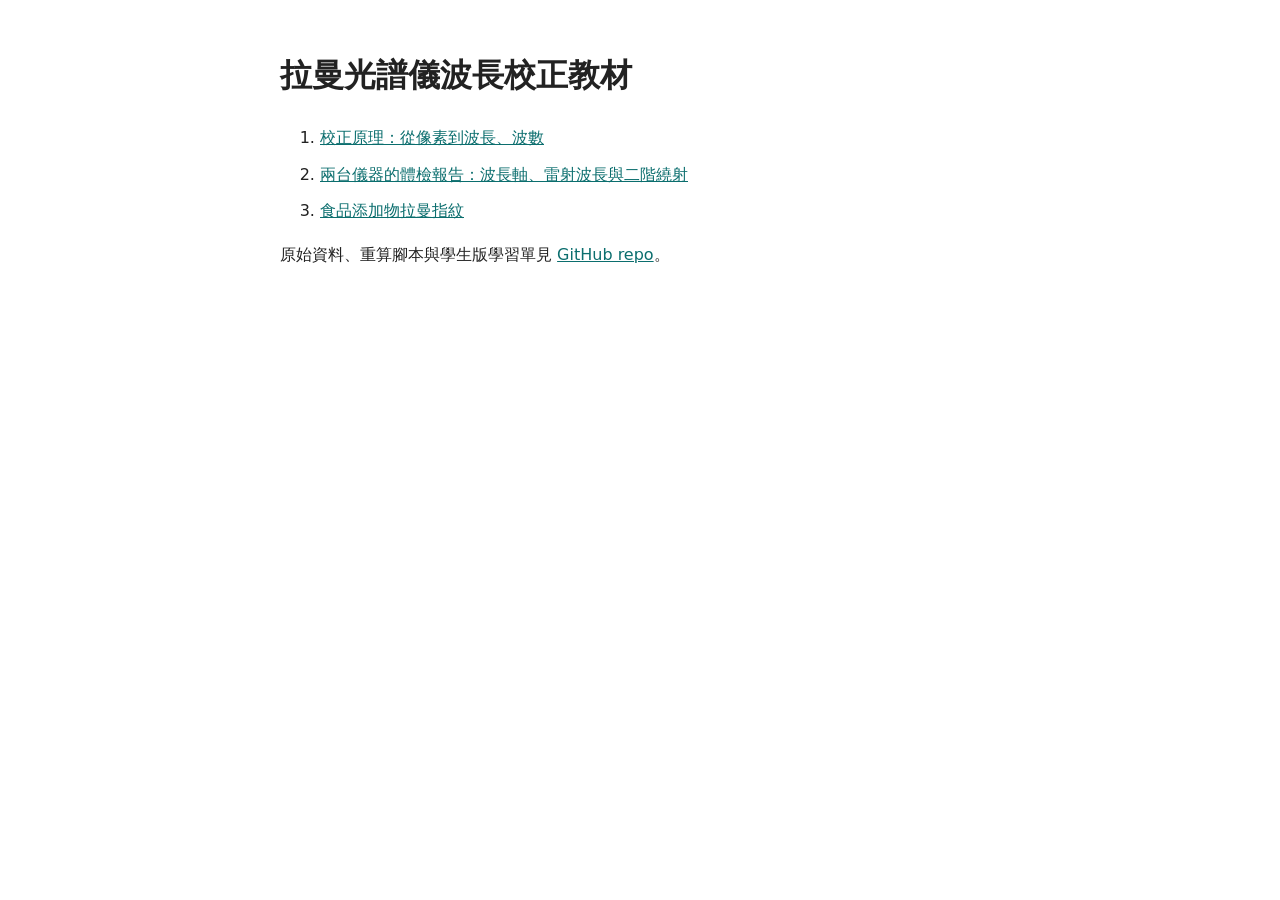
==== index.html @ 889b149f "拉曼校正教材：unit1b、tutorial、食品添加物 HTML 與原始資料、重算腳本、學生版學習單 Co-Authored-By: Claude Fable 5.1 <noreply@anthro" ====
<!doctype html><html lang="zh-Hant"><head><meta charset="utf-8"><meta name="viewport" content="width=device-width,initial-scale=1"><title>拉曼光譜儀波長校正教材</title>
<style>body{font-family:system-ui,"Noto Sans TC",sans-serif;max-width:720px;margin:3rem auto;padding:0 1rem;line-height:1.7;color:#222}a{color:#0b6e6e}li{margin:.6rem 0}</style></head>
<body><h1>拉曼光譜儀波長校正教材</h1>
<ol>
<li><a href="raman_calibration_tutorial.html">校正原理：從像素到波長、波數</a></li>
<li><a href="raman_calibration_unit1b.html">兩台儀器的體檢報告：波長軸、雷射波長與二階繞射</a></li>
<li><a href="raman_food_additives_tutorial.html">食品添加物拉曼指紋</a></li>
</ol>
<p>原始資料、重算腳本與學生版學習單見 <a href="https://github.com/Tai-ShengYeh/raman-calibration">GitHub repo</a>。</p>
</body></html>
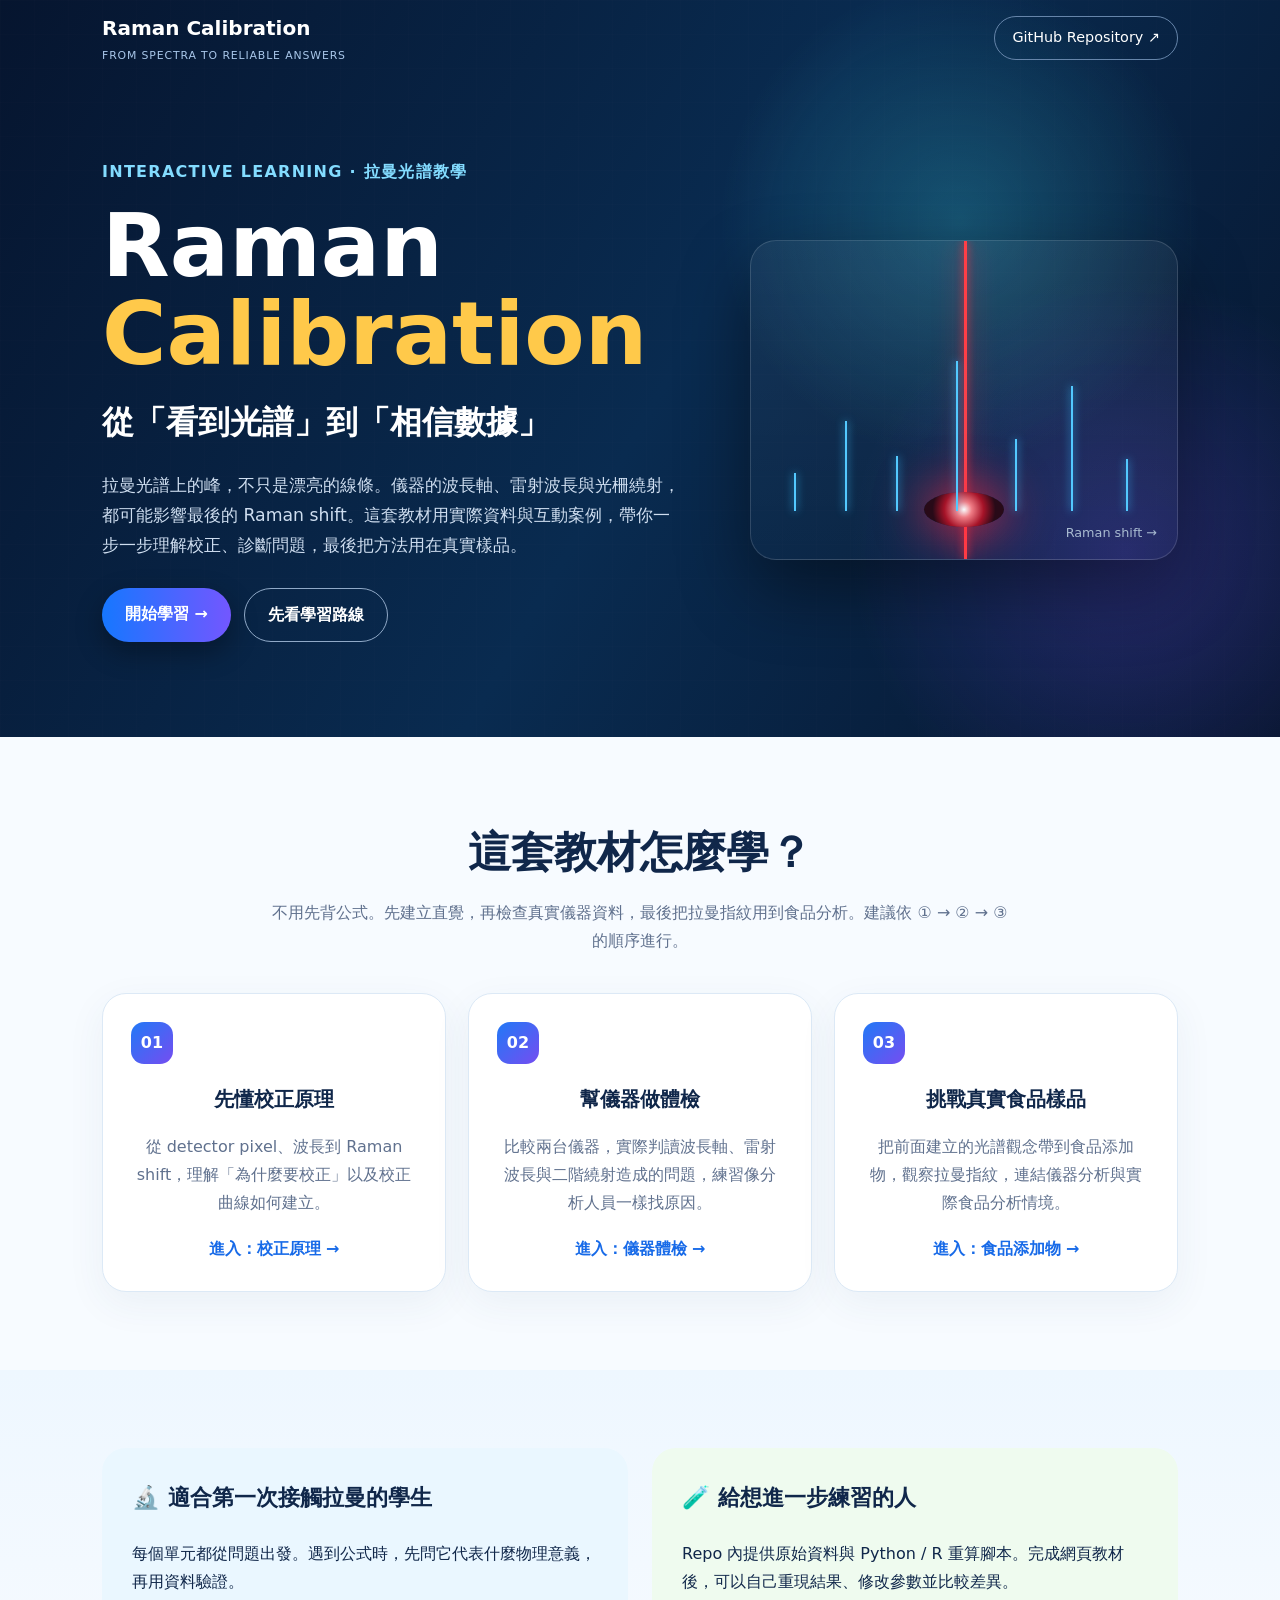
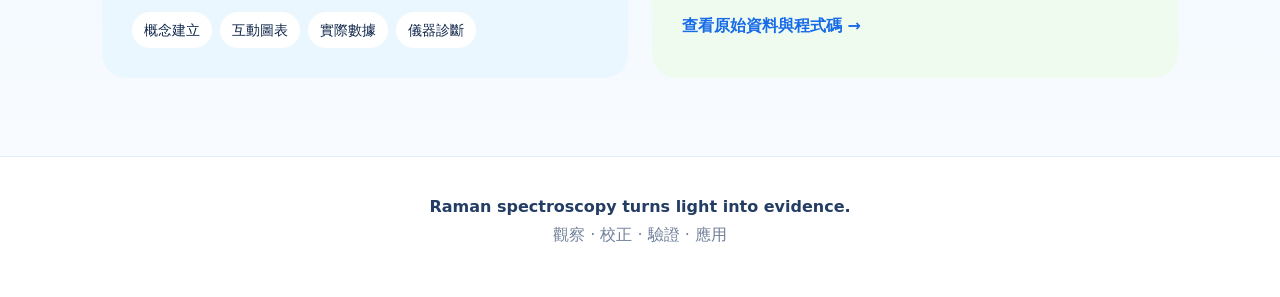
==== commit 71d71721: "Redesign homepage with guided Raman learning experience" ====
--- a/index.html
+++ b/index.html
@@ -1,10 +1,35 @@
-<!doctype html><html lang="zh-Hant"><head><meta charset="utf-8"><meta name="viewport" content="width=device-width,initial-scale=1"><title>拉曼光譜儀波長校正教材</title>
-<style>body{font-family:system-ui,"Noto Sans TC",sans-serif;max-width:720px;margin:3rem auto;padding:0 1rem;line-height:1.7;color:#222}a{color:#0b6e6e}li{margin:.6rem 0}</style></head>
-<body><h1>拉曼光譜儀波長校正教材</h1>
-<ol>
-<li><a href="raman_calibration_tutorial.html">校正原理：從像素到波長、波數</a></li>
-<li><a href="raman_calibration_unit1b.html">兩台儀器的體檢報告：波長軸、雷射波長與二階繞射</a></li>
-<li><a href="raman_food_additives_tutorial.html">食品添加物拉曼指紋</a></li>
-</ol>
-<p>原始資料、重算腳本與學生版學習單見 <a href="https://github.com/Tai-ShengYeh/raman-calibration">GitHub repo</a>。</p>
-</body></html>
+<!doctype html>
+<html lang="zh-Hant">
+<head>
+<meta charset="utf-8">
+<meta name="viewport" content="width=device-width,initial-scale=1">
+<meta name="description" content="拉曼光譜儀波長校正互動教材：從校正原理、儀器診斷到食品添加物拉曼指紋。">
+<title>Raman Calibration｜拉曼光譜儀波長校正教材</title>
+<style>
+:root{--navy:#071a38;--blue:#1d6ff2;--cyan:#39c7dc;--gold:#ffc94a;--ink:#10274a;--muted:#60718e;--paper:#f7fbff}
+*{box-sizing:border-box}html{scroll-behavior:smooth}body{margin:0;font-family:system-ui,-apple-system,"Noto Sans TC","Microsoft JhengHei",sans-serif;color:var(--ink);background:var(--paper);line-height:1.75}a{text-decoration:none;color:inherit}
+.hero{min-height:650px;color:#fff;position:relative;overflow:hidden;background:radial-gradient(circle at 75% 30%,rgba(57,199,220,.28),transparent 22%),radial-gradient(circle at 88% 75%,rgba(123,80,255,.25),transparent 22%),linear-gradient(120deg,#06152f 0%,#092b50 52%,#07162f 100%)}
+.hero:before{content:"";position:absolute;inset:0;opacity:.34;background-image:linear-gradient(rgba(255,255,255,.025) 1px,transparent 1px),linear-gradient(90deg,rgba(255,255,255,.025) 1px,transparent 1px);background-size:34px 34px}
+.nav,.hero-inner,.section{max-width:1120px;margin:auto}.nav{height:76px;display:flex;align-items:center;justify-content:space-between;position:relative;z-index:2;padding:0 22px}.brand{font-weight:850;font-size:1.25rem}.brand small{display:block;font-size:.68rem;font-weight:500;color:#a9c7ea;letter-spacing:.08em}.nav a.repo{border:1px solid #6685aa;border-radius:999px;padding:8px 17px;font-size:.9rem}
+.hero-inner{position:relative;z-index:1;padding:82px 22px 95px;display:grid;grid-template-columns:1.15fr .85fr;gap:70px;align-items:center}.eyebrow{color:#83dcff;font-weight:750;letter-spacing:.08em}.hero h1{font-size:clamp(3rem,7vw,5.5rem);line-height:1;margin:.18em 0}.hero h1 span{color:var(--gold)}.hero h2{font-size:clamp(1.25rem,2.5vw,2rem);margin:0 0 20px}.lead{font-size:1.08rem;color:#cfdef0;max-width:650px}.buttons{display:flex;gap:13px;flex-wrap:wrap;margin-top:28px}.btn{display:inline-block;border-radius:999px;padding:12px 23px;font-weight:750;background:linear-gradient(90deg,#1677ff,#7357ff);box-shadow:0 10px 28px #0005}.btn.alt{background:transparent;border:1px solid #90a9c7;box-shadow:none}
+.spectrum{height:320px;border:1px solid #ffffff25;border-radius:26px;background:linear-gradient(180deg,#ffffff0d,#ffffff04);position:relative;box-shadow:0 30px 70px #0006;overflow:hidden}.spectrum:after{content:"Raman shift  →";position:absolute;bottom:15px;right:20px;color:#a8bad0;font-size:.8rem}.laser{position:absolute;left:50%;top:0;width:3px;height:100%;background:#ff3e46;box-shadow:0 0 9px #ff3344,0 0 28px #ff3344}.sample{position:absolute;width:80px;height:35px;border-radius:50%;background:radial-gradient(circle,#fff,#ef7c85 18%,#a61328 45%,#280a18 72%);left:calc(50% - 40px);bottom:32px;box-shadow:0 0 50px #ff263d}.peak{position:absolute;bottom:48px;width:2px;background:#53c9ff;transform-origin:bottom;box-shadow:0 0 8px #36bfff}.p1{left:10%;height:38px}.p2{left:22%;height:90px}.p3{left:34%;height:55px}.p4{left:48%;height:150px}.p5{left:62%;height:72px}.p6{left:75%;height:125px}.p7{left:88%;height:52px}
+.section{padding:78px 22px}.center{text-align:center}.section h2{font-size:clamp(1.8rem,4vw,2.7rem);margin:0 0 8px}.sub{color:var(--muted);margin:0 auto 38px;max-width:750px}.cards{display:grid;grid-template-columns:repeat(3,1fr);gap:22px}.card{background:#fff;border:1px solid #dce9f6;border-radius:24px;padding:28px;box-shadow:0 12px 38px #284d7610;transition:.2s}.card:hover{transform:translateY(-5px);box-shadow:0 18px 45px #284d7620}.num{width:42px;height:42px;display:grid;place-items:center;border-radius:13px;color:#fff;font-weight:850;background:linear-gradient(135deg,#2179f6,#754df1);margin-bottom:18px}.card h3{margin:0 0 8px;font-size:1.25rem}.card p{color:var(--muted);min-height:86px}.go{font-weight:750;color:#176ae8}.path{background:linear-gradient(180deg,#eef7ff,#f8fbff)}
+.guide{display:grid;grid-template-columns:1fr 1fr;gap:24px}.panel{border-radius:24px;padding:30px;background:#eaf7ff}.panel:nth-child(2){background:#effbef}.panel h3{font-size:1.4rem;margin-top:0}.chips{display:flex;flex-wrap:wrap;gap:8px}.chip{background:#fff;border-radius:999px;padding:6px 12px;font-size:.88rem}.footer{text-align:center;padding:36px 20px 48px;color:#71809a;background:#fff;border-top:1px solid #e3edf7}.footer strong{color:#243d64}
+@media(max-width:780px){.hero-inner{grid-template-columns:1fr;padding-top:45px;gap:35px}.hero{min-height:auto}.spectrum{height:250px}.cards,.guide{grid-template-columns:1fr}.card p{min-height:0}.nav .repo{display:none}}
+</style>
+</head>
+<body>
+<header class="hero">
+<nav class="nav"><div class="brand">Raman Calibration<small>FROM SPECTRA TO RELIABLE ANSWERS</small></div><a class="repo" href="https://github.com/Tai-ShengYeh/raman-calibration">GitHub Repository ↗</a></nav>
+<div class="hero-inner">
+<div><div class="eyebrow">INTERACTIVE LEARNING · 拉曼光譜教學</div><h1>Raman <span>Calibration</span></h1><h2>從「看到光譜」到「相信數據」</h2><p class="lead">拉曼光譜上的峰，不只是漂亮的線條。儀器的波長軸、雷射波長與光柵繞射，都可能影響最後的 Raman shift。這套教材用實際資料與互動案例，帶你一步一步理解校正、診斷問題，最後把方法用在真實樣品。</p><div class="buttons"><a class="btn" href="#learn">開始學習 →</a><a class="btn alt" href="#route">先看學習路線</a></div></div>
+<div class="spectrum" aria-label="拉曼光譜與雷射示意圖"><div class="laser"></div><div class="sample"></div><i class="peak p1"></i><i class="peak p2"></i><i class="peak p3"></i><i class="peak p4"></i><i class="peak p5"></i><i class="peak p6"></i><i class="peak p7"></i></div>
+</div></header>
+<section class="section center" id="route"><h2>這套教材怎麼學？</h2><p class="sub">不用先背公式。先建立直覺，再檢查真實儀器資料，最後把拉曼指紋用到食品分析。建議依 ① → ② → ③ 的順序進行。</p><div class="cards" id="learn">
+<a class="card" href="raman_calibration_tutorial.html"><div class="num">01</div><h3>先懂校正原理</h3><p>從 detector pixel、波長到 Raman shift，理解「為什麼要校正」以及校正曲線如何建立。</p><span class="go">進入：校正原理 →</span></a>
+<a class="card" href="raman_calibration_unit1b.html"><div class="num">02</div><h3>幫儀器做體檢</h3><p>比較兩台儀器，實際判讀波長軸、雷射波長與二階繞射造成的問題，練習像分析人員一樣找原因。</p><span class="go">進入：儀器體檢 →</span></a>
+<a class="card" href="raman_food_additives_tutorial.html"><div class="num">03</div><h3>挑戰真實食品樣品</h3><p>把前面建立的光譜觀念帶到食品添加物，觀察拉曼指紋，連結儀器分析與實際食品分析情境。</p><span class="go">進入：食品添加物 →</span></a>
+</div></section>
+<section class="path"><div class="section"><div class="guide"><div class="panel"><h3>🔬 適合第一次接觸拉曼的學生</h3><p>每個單元都從問題出發。遇到公式時，先問它代表什麼物理意義，再用資料驗證。</p><div class="chips"><span class="chip">概念建立</span><span class="chip">互動圖表</span><span class="chip">實際數據</span><span class="chip">儀器診斷</span></div></div><div class="panel"><h3>🧪 給想進一步練習的人</h3><p>Repo 內提供原始資料與 Python / R 重算腳本。完成網頁教材後，可以自己重現結果、修改參數並比較差異。</p><a class="go" href="https://github.com/Tai-ShengYeh/raman-calibration">查看原始資料與程式碼 →</a></div></div></div></section>
+<footer class="footer"><strong>Raman spectroscopy turns light into evidence.</strong><br>觀察 · 校正 · 驗證 · 應用</footer>
+</body></html>
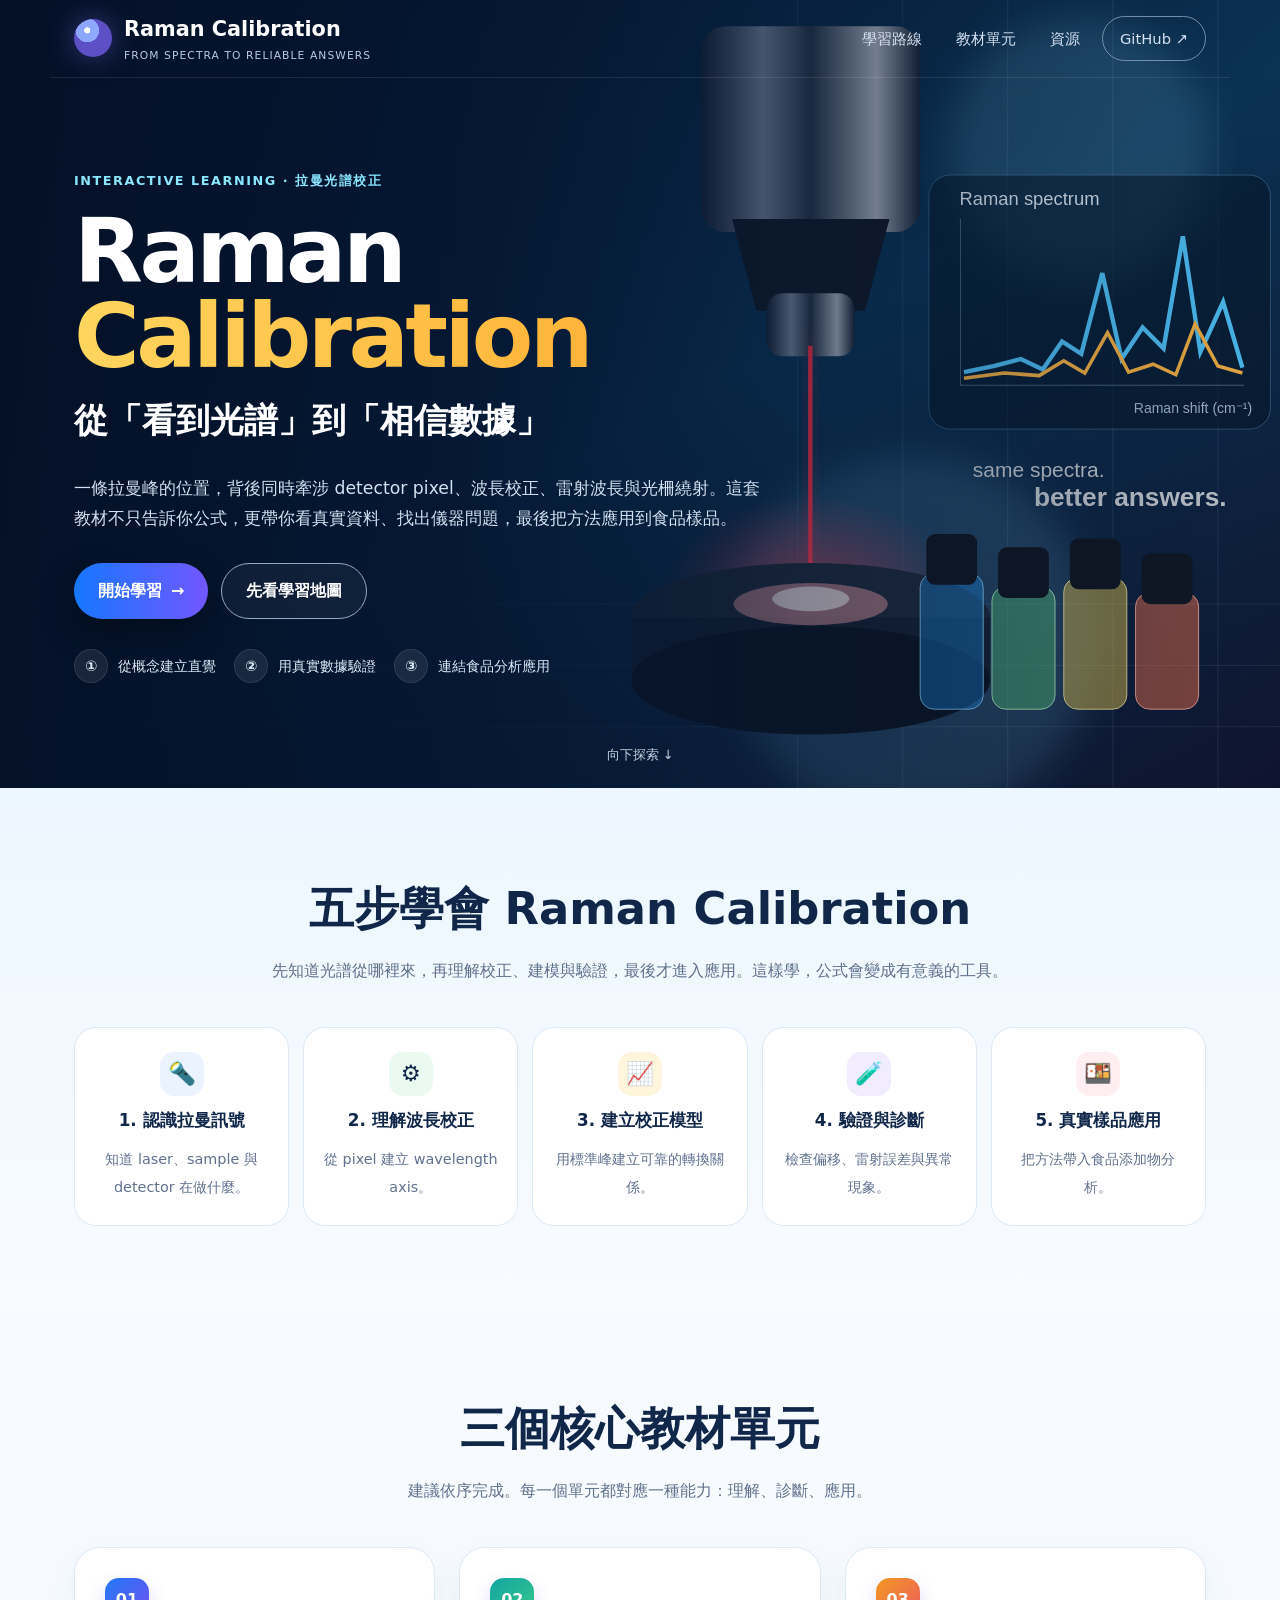
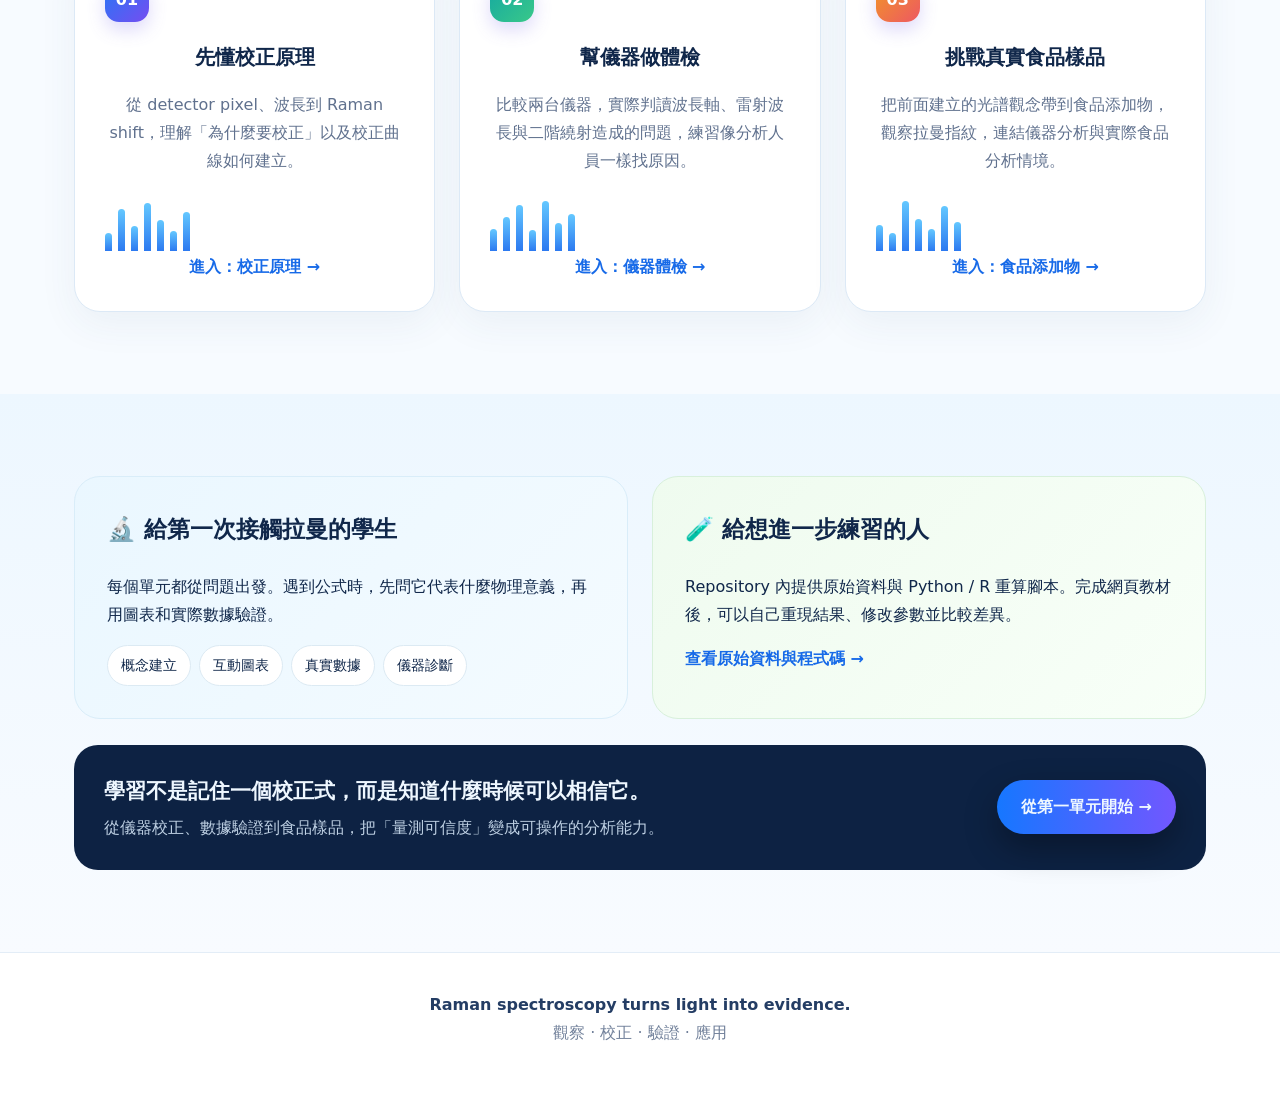
==== commit 381950f6: "Upgrade homepage with immersive visuals and interactions" ====
--- a/index.html
+++ b/index.html
@@ -6,30 +6,38 @@
 <meta name="description" content="拉曼光譜儀波長校正互動教材：從校正原理、儀器診斷到食品添加物拉曼指紋。">
 <title>Raman Calibration｜拉曼光譜儀波長校正教材</title>
 <style>
-:root{--navy:#071a38;--blue:#1d6ff2;--cyan:#39c7dc;--gold:#ffc94a;--ink:#10274a;--muted:#60718e;--paper:#f7fbff}
+:root{--navy:#071a38;--blue:#1d6ff2;--cyan:#39c7dc;--gold:#ffc94a;--ink:#10274a;--muted:#60718e;--paper:#f7fbff;--green:#31b978;--purple:#7857f6}
 *{box-sizing:border-box}html{scroll-behavior:smooth}body{margin:0;font-family:system-ui,-apple-system,"Noto Sans TC","Microsoft JhengHei",sans-serif;color:var(--ink);background:var(--paper);line-height:1.75}a{text-decoration:none;color:inherit}
-.hero{min-height:650px;color:#fff;position:relative;overflow:hidden;background:radial-gradient(circle at 75% 30%,rgba(57,199,220,.28),transparent 22%),radial-gradient(circle at 88% 75%,rgba(123,80,255,.25),transparent 22%),linear-gradient(120deg,#06152f 0%,#092b50 52%,#07162f 100%)}
-.hero:before{content:"";position:absolute;inset:0;opacity:.34;background-image:linear-gradient(rgba(255,255,255,.025) 1px,transparent 1px),linear-gradient(90deg,rgba(255,255,255,.025) 1px,transparent 1px);background-size:34px 34px}
-.nav,.hero-inner,.section{max-width:1120px;margin:auto}.nav{height:76px;display:flex;align-items:center;justify-content:space-between;position:relative;z-index:2;padding:0 22px}.brand{font-weight:850;font-size:1.25rem}.brand small{display:block;font-size:.68rem;font-weight:500;color:#a9c7ea;letter-spacing:.08em}.nav a.repo{border:1px solid #6685aa;border-radius:999px;padding:8px 17px;font-size:.9rem}
-.hero-inner{position:relative;z-index:1;padding:82px 22px 95px;display:grid;grid-template-columns:1.15fr .85fr;gap:70px;align-items:center}.eyebrow{color:#83dcff;font-weight:750;letter-spacing:.08em}.hero h1{font-size:clamp(3rem,7vw,5.5rem);line-height:1;margin:.18em 0}.hero h1 span{color:var(--gold)}.hero h2{font-size:clamp(1.25rem,2.5vw,2rem);margin:0 0 20px}.lead{font-size:1.08rem;color:#cfdef0;max-width:650px}.buttons{display:flex;gap:13px;flex-wrap:wrap;margin-top:28px}.btn{display:inline-block;border-radius:999px;padding:12px 23px;font-weight:750;background:linear-gradient(90deg,#1677ff,#7357ff);box-shadow:0 10px 28px #0005}.btn.alt{background:transparent;border:1px solid #90a9c7;box-shadow:none}
-.spectrum{height:320px;border:1px solid #ffffff25;border-radius:26px;background:linear-gradient(180deg,#ffffff0d,#ffffff04);position:relative;box-shadow:0 30px 70px #0006;overflow:hidden}.spectrum:after{content:"Raman shift  →";position:absolute;bottom:15px;right:20px;color:#a8bad0;font-size:.8rem}.laser{position:absolute;left:50%;top:0;width:3px;height:100%;background:#ff3e46;box-shadow:0 0 9px #ff3344,0 0 28px #ff3344}.sample{position:absolute;width:80px;height:35px;border-radius:50%;background:radial-gradient(circle,#fff,#ef7c85 18%,#a61328 45%,#280a18 72%);left:calc(50% - 40px);bottom:32px;box-shadow:0 0 50px #ff263d}.peak{position:absolute;bottom:48px;width:2px;background:#53c9ff;transform-origin:bottom;box-shadow:0 0 8px #36bfff}.p1{left:10%;height:38px}.p2{left:22%;height:90px}.p3{left:34%;height:55px}.p4{left:48%;height:150px}.p5{left:62%;height:72px}.p6{left:75%;height:125px}.p7{left:88%;height:52px}
-.section{padding:78px 22px}.center{text-align:center}.section h2{font-size:clamp(1.8rem,4vw,2.7rem);margin:0 0 8px}.sub{color:var(--muted);margin:0 auto 38px;max-width:750px}.cards{display:grid;grid-template-columns:repeat(3,1fr);gap:22px}.card{background:#fff;border:1px solid #dce9f6;border-radius:24px;padding:28px;box-shadow:0 12px 38px #284d7610;transition:.2s}.card:hover{transform:translateY(-5px);box-shadow:0 18px 45px #284d7620}.num{width:42px;height:42px;display:grid;place-items:center;border-radius:13px;color:#fff;font-weight:850;background:linear-gradient(135deg,#2179f6,#754df1);margin-bottom:18px}.card h3{margin:0 0 8px;font-size:1.25rem}.card p{color:var(--muted);min-height:86px}.go{font-weight:750;color:#176ae8}.path{background:linear-gradient(180deg,#eef7ff,#f8fbff)}
-.guide{display:grid;grid-template-columns:1fr 1fr;gap:24px}.panel{border-radius:24px;padding:30px;background:#eaf7ff}.panel:nth-child(2){background:#effbef}.panel h3{font-size:1.4rem;margin-top:0}.chips{display:flex;flex-wrap:wrap;gap:8px}.chip{background:#fff;border-radius:999px;padding:6px 12px;font-size:.88rem}.footer{text-align:center;padding:36px 20px 48px;color:#71809a;background:#fff;border-top:1px solid #e3edf7}.footer strong{color:#243d64}
-@media(max-width:780px){.hero-inner{grid-template-columns:1fr;padding-top:45px;gap:35px}.hero{min-height:auto}.spectrum{height:250px}.cards,.guide{grid-template-columns:1fr}.card p{min-height:0}.nav .repo{display:none}}
+.hero{min-height:720px;color:#fff;position:relative;overflow:hidden;background:#07152f url('assets/raman-hero.svg') center/cover no-repeat}.hero:after{content:"";position:absolute;inset:0;background:linear-gradient(90deg,rgba(4,16,38,.96) 0%,rgba(4,20,46,.89) 34%,rgba(4,20,46,.40) 62%,rgba(4,15,33,.10) 100%)}
+.nav,.hero-inner,.section{max-width:1180px;margin:auto}.nav{height:78px;display:flex;align-items:center;justify-content:space-between;position:relative;z-index:3;padding:0 24px;border-bottom:1px solid #ffffff18}.brand{font-weight:900;font-size:1.3rem;display:flex;align-items:center;gap:12px}.logo{width:38px;height:38px;border-radius:50%;background:radial-gradient(circle at 35% 30%,#fff 0 8%,#8ea8ff 9% 32%,#5d4fc5 33% 100%);box-shadow:0 0 28px #8374ff66}.brand small{display:block;font-size:.67rem;font-weight:500;color:#b5cbea;letter-spacing:.1em}.navlinks{display:flex;gap:10px;align-items:center}.navlinks a{padding:8px 12px;border-radius:10px;color:#d6e2f2;font-size:.92rem}.navlinks a:hover{background:#ffffff12}.nav a.repo{border:1px solid #728dad;border-radius:999px;padding:9px 17px}
+.hero-inner{position:relative;z-index:2;padding:92px 24px 105px;display:grid;grid-template-columns:minmax(0,700px) 1fr;align-items:center}.eyebrow{color:#89e7ff;font-weight:800;letter-spacing:.12em;font-size:.8rem}.hero h1{font-size:clamp(3.4rem,7vw,6.3rem);line-height:.95;margin:.18em 0 .15em;letter-spacing:-.04em}.hero h1 span{background:linear-gradient(90deg,#ffd55f,#ffb43a);-webkit-background-clip:text;color:transparent}.hero h2{font-size:clamp(1.35rem,2.7vw,2.1rem);margin:0 0 22px}.lead{font-size:1.08rem;color:#d2e0f0;max-width:700px}.buttons{display:flex;gap:13px;flex-wrap:wrap;margin-top:30px}.btn{display:inline-flex;align-items:center;gap:9px;border-radius:999px;padding:13px 24px;font-weight:800;background:linear-gradient(90deg,#1677ff,#7257ff);box-shadow:0 14px 34px #0005;transition:.2s}.btn:hover{transform:translateY(-2px);filter:brightness(1.08)}.btn.alt{background:#ffffff0b;border:1px solid #93aac5;box-shadow:none}.microfacts{display:flex;gap:18px;flex-wrap:wrap;margin-top:30px}.fact{display:flex;align-items:center;gap:10px;color:#dbe9f6;font-size:.9rem}.fact b{width:34px;height:34px;display:grid;place-items:center;border-radius:50%;background:#ffffff15;border:1px solid #ffffff18}
+.scrollhint{position:absolute;z-index:3;bottom:22px;left:50%;transform:translateX(-50%);font-size:.8rem;color:#c4d0df;animation:float 1.8s ease-in-out infinite}@keyframes float{50%{transform:translate(-50%,6px)}}
+.section{padding:82px 24px}.center{text-align:center}.section h2{font-size:clamp(1.9rem,4vw,2.8rem);margin:0 0 8px}.sub{color:var(--muted);margin:0 auto 42px;max-width:760px}.cards{display:grid;grid-template-columns:repeat(3,1fr);gap:24px}.card{position:relative;overflow:hidden;background:#fff;border:1px solid #dce9f6;border-radius:26px;padding:30px;box-shadow:0 12px 38px #284d7610;transition:.25s}.card:before{content:"";position:absolute;inset:0;background:linear-gradient(135deg,#1677ff08,#7657ff08);opacity:0;transition:.25s}.card:hover{transform:translateY(-7px);box-shadow:0 22px 58px #284d7628}.card:hover:before{opacity:1}.num{position:relative;width:44px;height:44px;display:grid;place-items:center;border-radius:14px;color:#fff;font-weight:900;background:linear-gradient(135deg,#2179f6,#754df1);margin-bottom:18px;box-shadow:0 8px 18px #6c5be83a}.card:nth-child(2) .num{background:linear-gradient(135deg,#12a6a3,#39c889)}.card:nth-child(3) .num{background:linear-gradient(135deg,#f29a22,#ed5863)}.card h3{position:relative;margin:0 0 8px;font-size:1.28rem}.card p{position:relative;color:var(--muted);min-height:90px}.go{position:relative;font-weight:800;color:#176ae8}.mini-spectrum{height:52px;display:flex;align-items:end;gap:6px;margin:18px 0 2px}.mini-spectrum i{width:7px;border-radius:5px 5px 0 0;background:linear-gradient(#64c8ff,#2c79f0);transition:.25s}.card:hover .mini-spectrum i:nth-child(odd){transform:scaleY(1.22)}.card:hover .mini-spectrum i:nth-child(even){transform:scaleY(.82)}
+.route{background:linear-gradient(180deg,#edf7ff,#f8fbff)}.steps{display:grid;grid-template-columns:repeat(5,1fr);gap:14px}.step{padding:24px 16px;border-radius:22px;background:white;border:1px solid #dbeaf6}.step strong{display:block;font-size:1.05rem;margin:10px 0}.step span{color:var(--muted);font-size:.9rem}.icon{width:44px;height:44px;display:grid;place-items:center;margin:auto;border-radius:14px;background:#eaf3ff;font-size:1.4rem}.step:nth-child(2) .icon{background:#eafaf0}.step:nth-child(3) .icon{background:#fff5dd}.step:nth-child(4) .icon{background:#f1edff}.step:nth-child(5) .icon{background:#ffeef1}
+.guide{display:grid;grid-template-columns:1fr 1fr;gap:24px}.panel{border-radius:26px;padding:32px;background:linear-gradient(135deg,#eaf7ff,#f4fbff);border:1px solid #d9edf9}.panel:nth-child(2){background:linear-gradient(135deg,#effbef,#f8fff8);border-color:#d8f0db}.panel h3{font-size:1.45rem;margin-top:0}.chips{display:flex;flex-wrap:wrap;gap:8px}.chip{background:#fff;border:1px solid #dceaf3;border-radius:999px;padding:7px 13px;font-size:.88rem}
+.callout{margin-top:26px;border-radius:24px;padding:28px 30px;background:#0d2243;color:#eef7ff;display:flex;align-items:center;justify-content:space-between;gap:24px}.callout strong{font-size:1.3rem}.callout p{margin:.3rem 0 0;color:#bed0e3}.callout .btn{white-space:nowrap}
+.footer{text-align:center;padding:38px 20px 50px;color:#71809a;background:#fff;border-top:1px solid #e3edf7}.footer strong{color:#243d64}
+.reveal{opacity:0;transform:translateY(18px);transition:opacity .65s ease,transform .65s ease}.reveal.show{opacity:1;transform:none}
+@media(max-width:900px){.steps{grid-template-columns:repeat(2,1fr)}.steps .step:last-child{grid-column:1/-1}.navlinks a:not(.repo){display:none}}
+@media(max-width:780px){.hero-inner{grid-template-columns:1fr;padding-top:58px}.hero{min-height:720px;background-position:62% center}.hero:after{background:linear-gradient(90deg,rgba(4,16,38,.96),rgba(4,20,46,.75))}.cards,.guide{grid-template-columns:1fr}.card p{min-height:0}.callout{align-items:flex-start;flex-direction:column}.microfacts{gap:10px}.nav a.repo{display:none}}
+@media(max-width:520px){.steps{grid-template-columns:1fr}.steps .step:last-child{grid-column:auto}.hero h1{font-size:3.2rem}.section{padding:62px 18px}.nav,.hero-inner{padding-left:18px;padding-right:18px}}
+@media(prefers-reduced-motion:reduce){*{scroll-behavior:auto!important;animation:none!important;transition:none!important}.reveal{opacity:1;transform:none}}
 </style>
 </head>
 <body>
 <header class="hero">
-<nav class="nav"><div class="brand">Raman Calibration<small>FROM SPECTRA TO RELIABLE ANSWERS</small></div><a class="repo" href="https://github.com/Tai-ShengYeh/raman-calibration">GitHub Repository ↗</a></nav>
-<div class="hero-inner">
-<div><div class="eyebrow">INTERACTIVE LEARNING · 拉曼光譜教學</div><h1>Raman <span>Calibration</span></h1><h2>從「看到光譜」到「相信數據」</h2><p class="lead">拉曼光譜上的峰，不只是漂亮的線條。儀器的波長軸、雷射波長與光柵繞射，都可能影響最後的 Raman shift。這套教材用實際資料與互動案例，帶你一步一步理解校正、診斷問題，最後把方法用在真實樣品。</p><div class="buttons"><a class="btn" href="#learn">開始學習 →</a><a class="btn alt" href="#route">先看學習路線</a></div></div>
-<div class="spectrum" aria-label="拉曼光譜與雷射示意圖"><div class="laser"></div><div class="sample"></div><i class="peak p1"></i><i class="peak p2"></i><i class="peak p3"></i><i class="peak p4"></i><i class="peak p5"></i><i class="peak p6"></i><i class="peak p7"></i></div>
-</div></header>
-<section class="section center" id="route"><h2>這套教材怎麼學？</h2><p class="sub">不用先背公式。先建立直覺，再檢查真實儀器資料，最後把拉曼指紋用到食品分析。建議依 ① → ② → ③ 的順序進行。</p><div class="cards" id="learn">
-<a class="card" href="raman_calibration_tutorial.html"><div class="num">01</div><h3>先懂校正原理</h3><p>從 detector pixel、波長到 Raman shift，理解「為什麼要校正」以及校正曲線如何建立。</p><span class="go">進入：校正原理 →</span></a>
-<a class="card" href="raman_calibration_unit1b.html"><div class="num">02</div><h3>幫儀器做體檢</h3><p>比較兩台儀器，實際判讀波長軸、雷射波長與二階繞射造成的問題，練習像分析人員一樣找原因。</p><span class="go">進入：儀器體檢 →</span></a>
-<a class="card" href="raman_food_additives_tutorial.html"><div class="num">03</div><h3>挑戰真實食品樣品</h3><p>把前面建立的光譜觀念帶到食品添加物，觀察拉曼指紋，連結儀器分析與實際食品分析情境。</p><span class="go">進入：食品添加物 →</span></a>
+<nav class="nav"><div class="brand"><span class="logo" aria-hidden="true"></span><span>Raman Calibration<small>FROM SPECTRA TO RELIABLE ANSWERS</small></span></div><div class="navlinks"><a href="#route">學習路線</a><a href="#learn">教材單元</a><a href="#resources">資源</a><a class="repo" href="https://github.com/Tai-ShengYeh/raman-calibration">GitHub ↗</a></div></nav>
+<div class="hero-inner"><div><div class="eyebrow">INTERACTIVE LEARNING · 拉曼光譜校正</div><h1>Raman <span>Calibration</span></h1><h2>從「看到光譜」到「相信數據」</h2><p class="lead">一條拉曼峰的位置，背後同時牽涉 detector pixel、波長校正、雷射波長與光柵繞射。這套教材不只告訴你公式，更帶你看真實資料、找出儀器問題，最後把方法應用到食品樣品。</p><div class="buttons"><a class="btn" href="#learn">開始學習 <span>→</span></a><a class="btn alt" href="#route">先看學習地圖</a></div><div class="microfacts"><div class="fact"><b>①</b> 從概念建立直覺</div><div class="fact"><b>②</b> 用真實數據驗證</div><div class="fact"><b>③</b> 連結食品分析應用</div></div></div></div>
+<div class="scrollhint">向下探索 ↓</div></header>
+<section class="route" id="route"><div class="section center reveal"><h2>五步學會 Raman Calibration</h2><p class="sub">先知道光譜從哪裡來，再理解校正、建模與驗證，最後才進入應用。這樣學，公式會變成有意義的工具。</p><div class="steps"><div class="step"><div class="icon">🔦</div><strong>1. 認識拉曼訊號</strong><span>知道 laser、sample 與 detector 在做什麼。</span></div><div class="step"><div class="icon">⚙️</div><strong>2. 理解波長校正</strong><span>從 pixel 建立 wavelength axis。</span></div><div class="step"><div class="icon">📈</div><strong>3. 建立校正模型</strong><span>用標準峰建立可靠的轉換關係。</span></div><div class="step"><div class="icon">🧪</div><strong>4. 驗證與診斷</strong><span>檢查偏移、雷射誤差與異常現象。</span></div><div class="step"><div class="icon">🍱</div><strong>5. 真實樣品應用</strong><span>把方法帶入食品添加物分析。</span></div></div></div></section>
+<section class="section center reveal" id="learn"><h2>三個核心教材單元</h2><p class="sub">建議依序完成。每一個單元都對應一種能力：理解、診斷、應用。</p><div class="cards">
+<a class="card" href="raman_calibration_tutorial.html"><div class="num">01</div><h3>先懂校正原理</h3><p>從 detector pixel、波長到 Raman shift，理解「為什麼要校正」以及校正曲線如何建立。</p><div class="mini-spectrum"><i style="height:18px"></i><i style="height:42px"></i><i style="height:25px"></i><i style="height:48px"></i><i style="height:31px"></i><i style="height:20px"></i><i style="height:39px"></i></div><span class="go">進入：校正原理 →</span></a>
+<a class="card" href="raman_calibration_unit1b.html"><div class="num">02</div><h3>幫儀器做體檢</h3><p>比較兩台儀器，實際判讀波長軸、雷射波長與二階繞射造成的問題，練習像分析人員一樣找原因。</p><div class="mini-spectrum"><i style="height:22px"></i><i style="height:34px"></i><i style="height:46px"></i><i style="height:21px"></i><i style="height:50px"></i><i style="height:28px"></i><i style="height:37px"></i></div><span class="go">進入：儀器體檢 →</span></a>
+<a class="card" href="raman_food_additives_tutorial.html"><div class="num">03</div><h3>挑戰真實食品樣品</h3><p>把前面建立的光譜觀念帶到食品添加物，觀察拉曼指紋，連結儀器分析與實際食品分析情境。</p><div class="mini-spectrum"><i style="height:26px"></i><i style="height:18px"></i><i style="height:50px"></i><i style="height:32px"></i><i style="height:22px"></i><i style="height:45px"></i><i style="height:29px"></i></div><span class="go">進入：食品添加物 →</span></a>
 </div></section>
-<section class="path"><div class="section"><div class="guide"><div class="panel"><h3>🔬 適合第一次接觸拉曼的學生</h3><p>每個單元都從問題出發。遇到公式時，先問它代表什麼物理意義，再用資料驗證。</p><div class="chips"><span class="chip">概念建立</span><span class="chip">互動圖表</span><span class="chip">實際數據</span><span class="chip">儀器診斷</span></div></div><div class="panel"><h3>🧪 給想進一步練習的人</h3><p>Repo 內提供原始資料與 Python / R 重算腳本。完成網頁教材後，可以自己重現結果、修改參數並比較差異。</p><a class="go" href="https://github.com/Tai-ShengYeh/raman-calibration">查看原始資料與程式碼 →</a></div></div></div></section>
+<section id="resources" class="route"><div class="section reveal"><div class="guide"><div class="panel"><h3>🔬 給第一次接觸拉曼的學生</h3><p>每個單元都從問題出發。遇到公式時，先問它代表什麼物理意義，再用圖表和實際數據驗證。</p><div class="chips"><span class="chip">概念建立</span><span class="chip">互動圖表</span><span class="chip">真實數據</span><span class="chip">儀器診斷</span></div></div><div class="panel"><h3>🧪 給想進一步練習的人</h3><p>Repository 內提供原始資料與 Python / R 重算腳本。完成網頁教材後，可以自己重現結果、修改參數並比較差異。</p><a class="go" href="https://github.com/Tai-ShengYeh/raman-calibration">查看原始資料與程式碼 →</a></div></div><div class="callout"><div><strong>學習不是記住一個校正式，而是知道什麼時候可以相信它。</strong><p>從儀器校正、數據驗證到食品樣品，把「量測可信度」變成可操作的分析能力。</p></div><a class="btn" href="raman_calibration_tutorial.html">從第一單元開始 →</a></div></div></section>
 <footer class="footer"><strong>Raman spectroscopy turns light into evidence.</strong><br>觀察 · 校正 · 驗證 · 應用</footer>
+<script>
+const io=new IntersectionObserver(es=>es.forEach(e=>{if(e.isIntersecting)e.target.classList.add('show')}),{threshold:.12});document.querySelectorAll('.reveal').forEach(el=>io.observe(el));
+</script>
 </body></html>
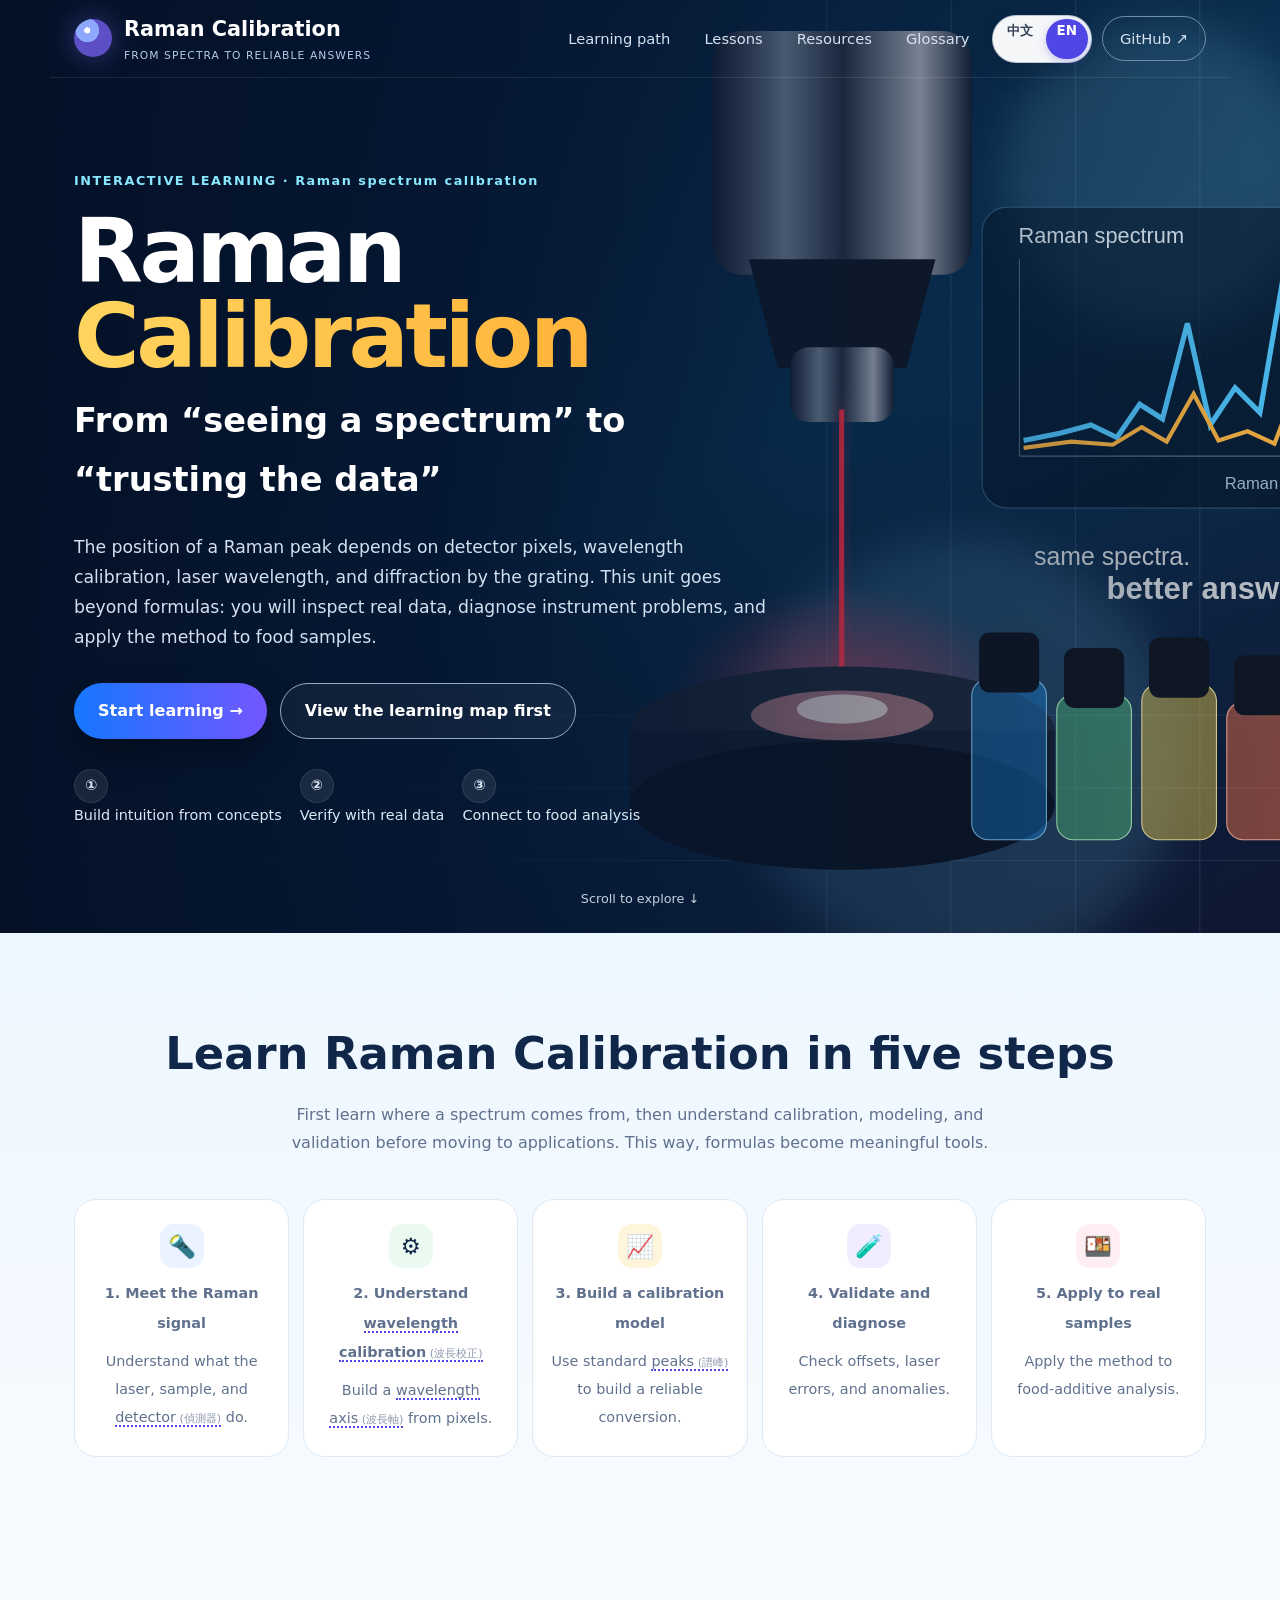
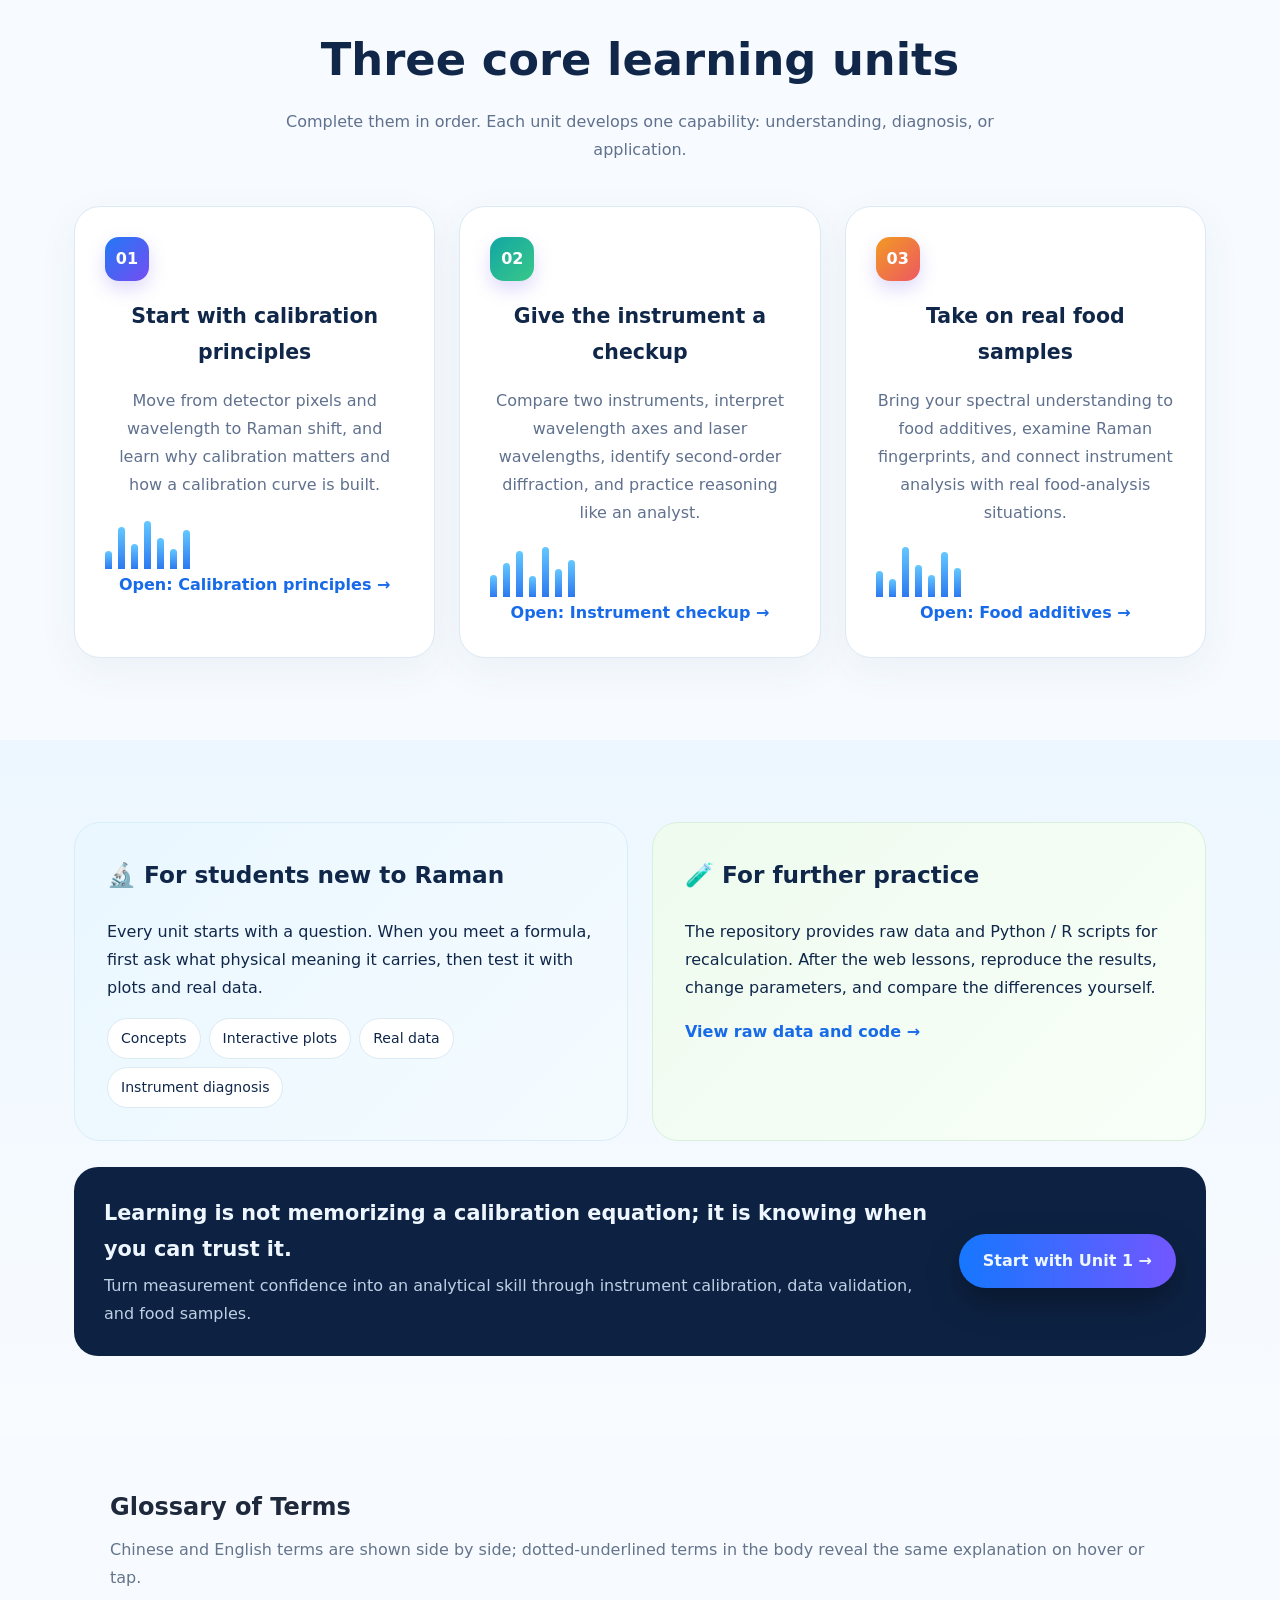
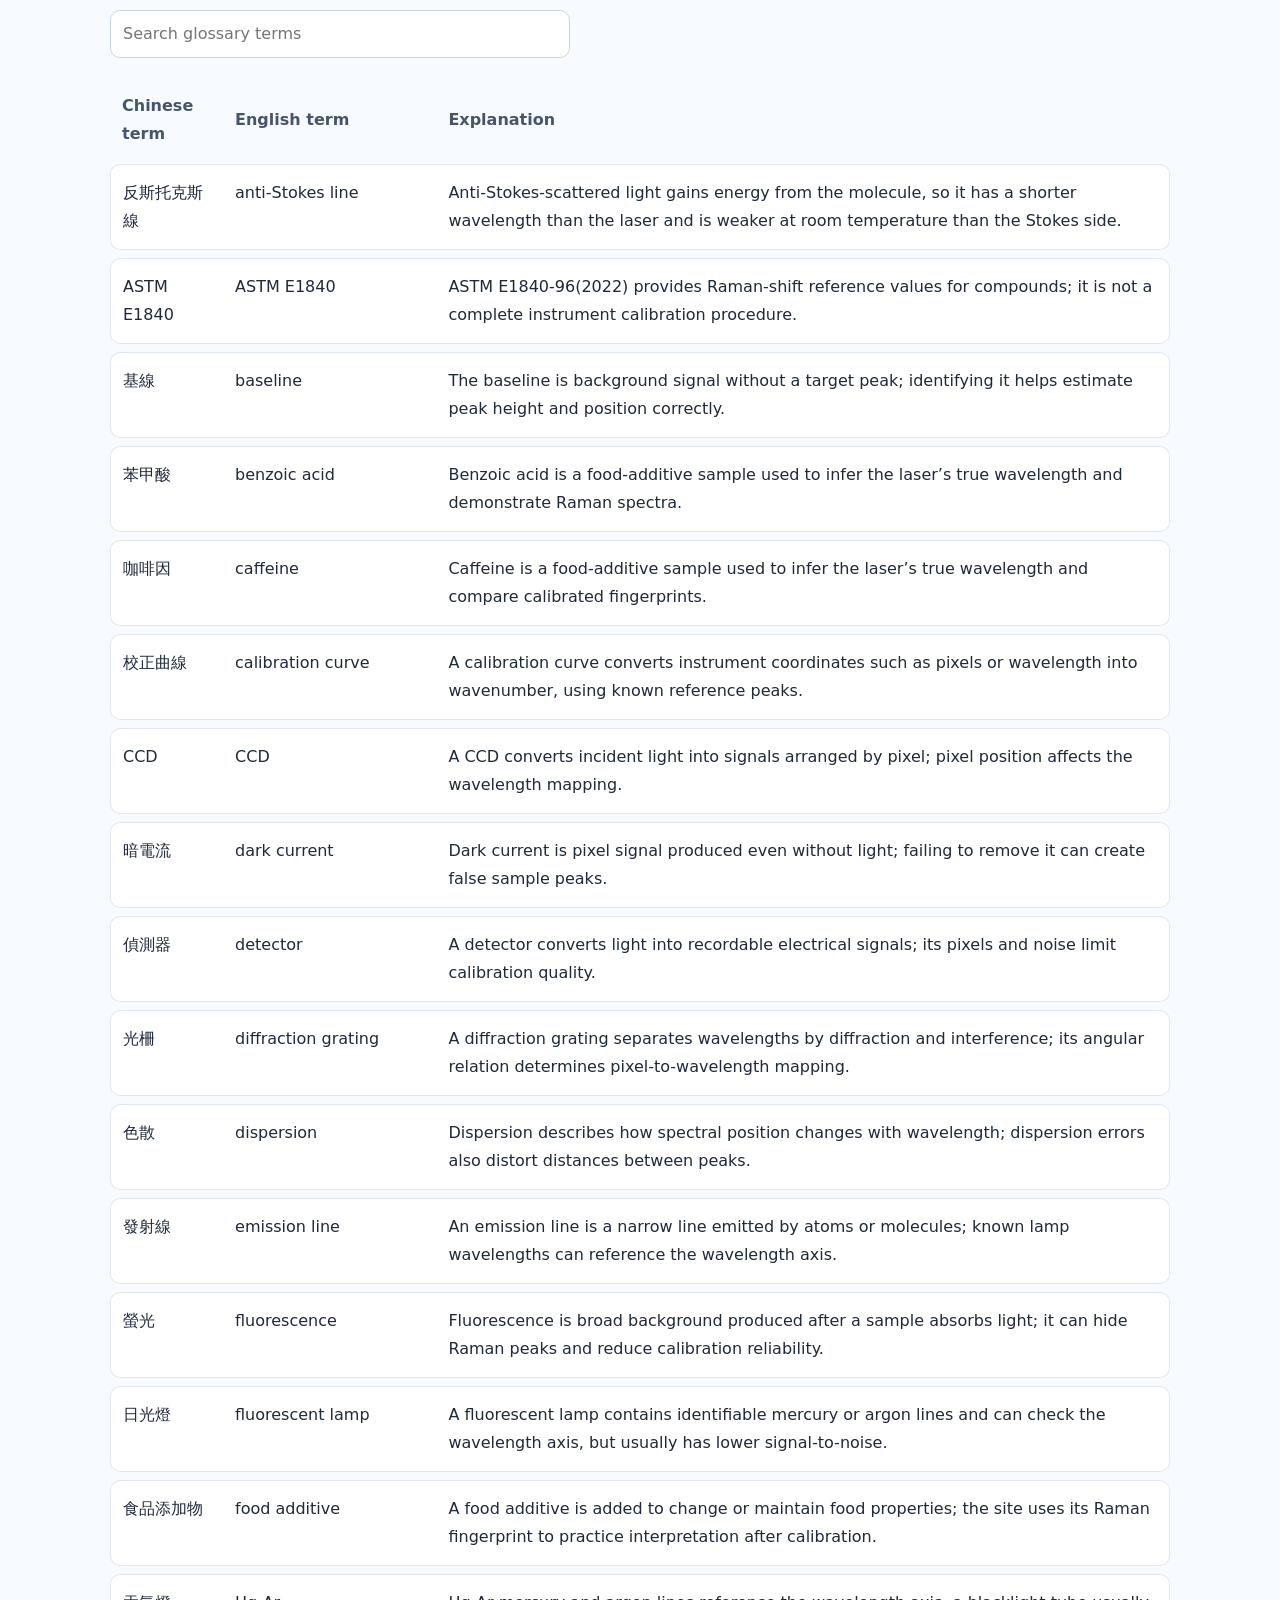
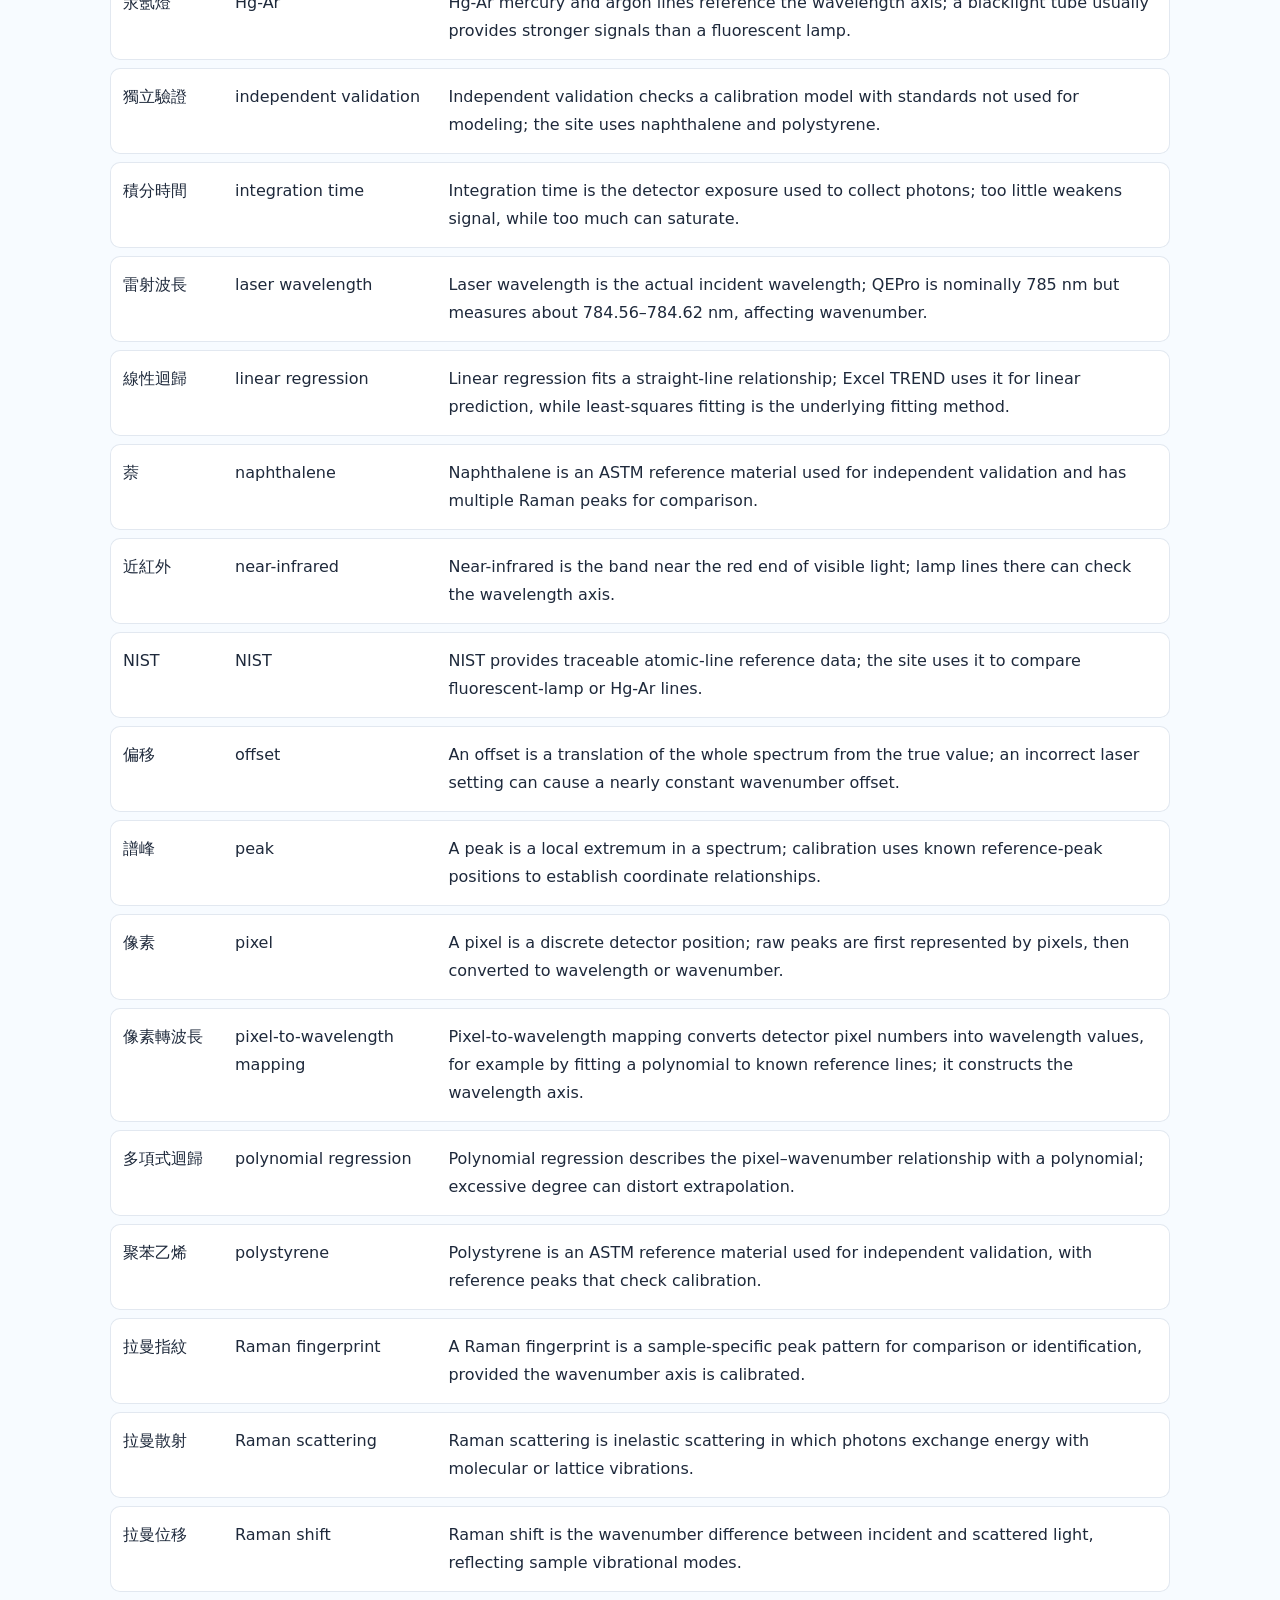
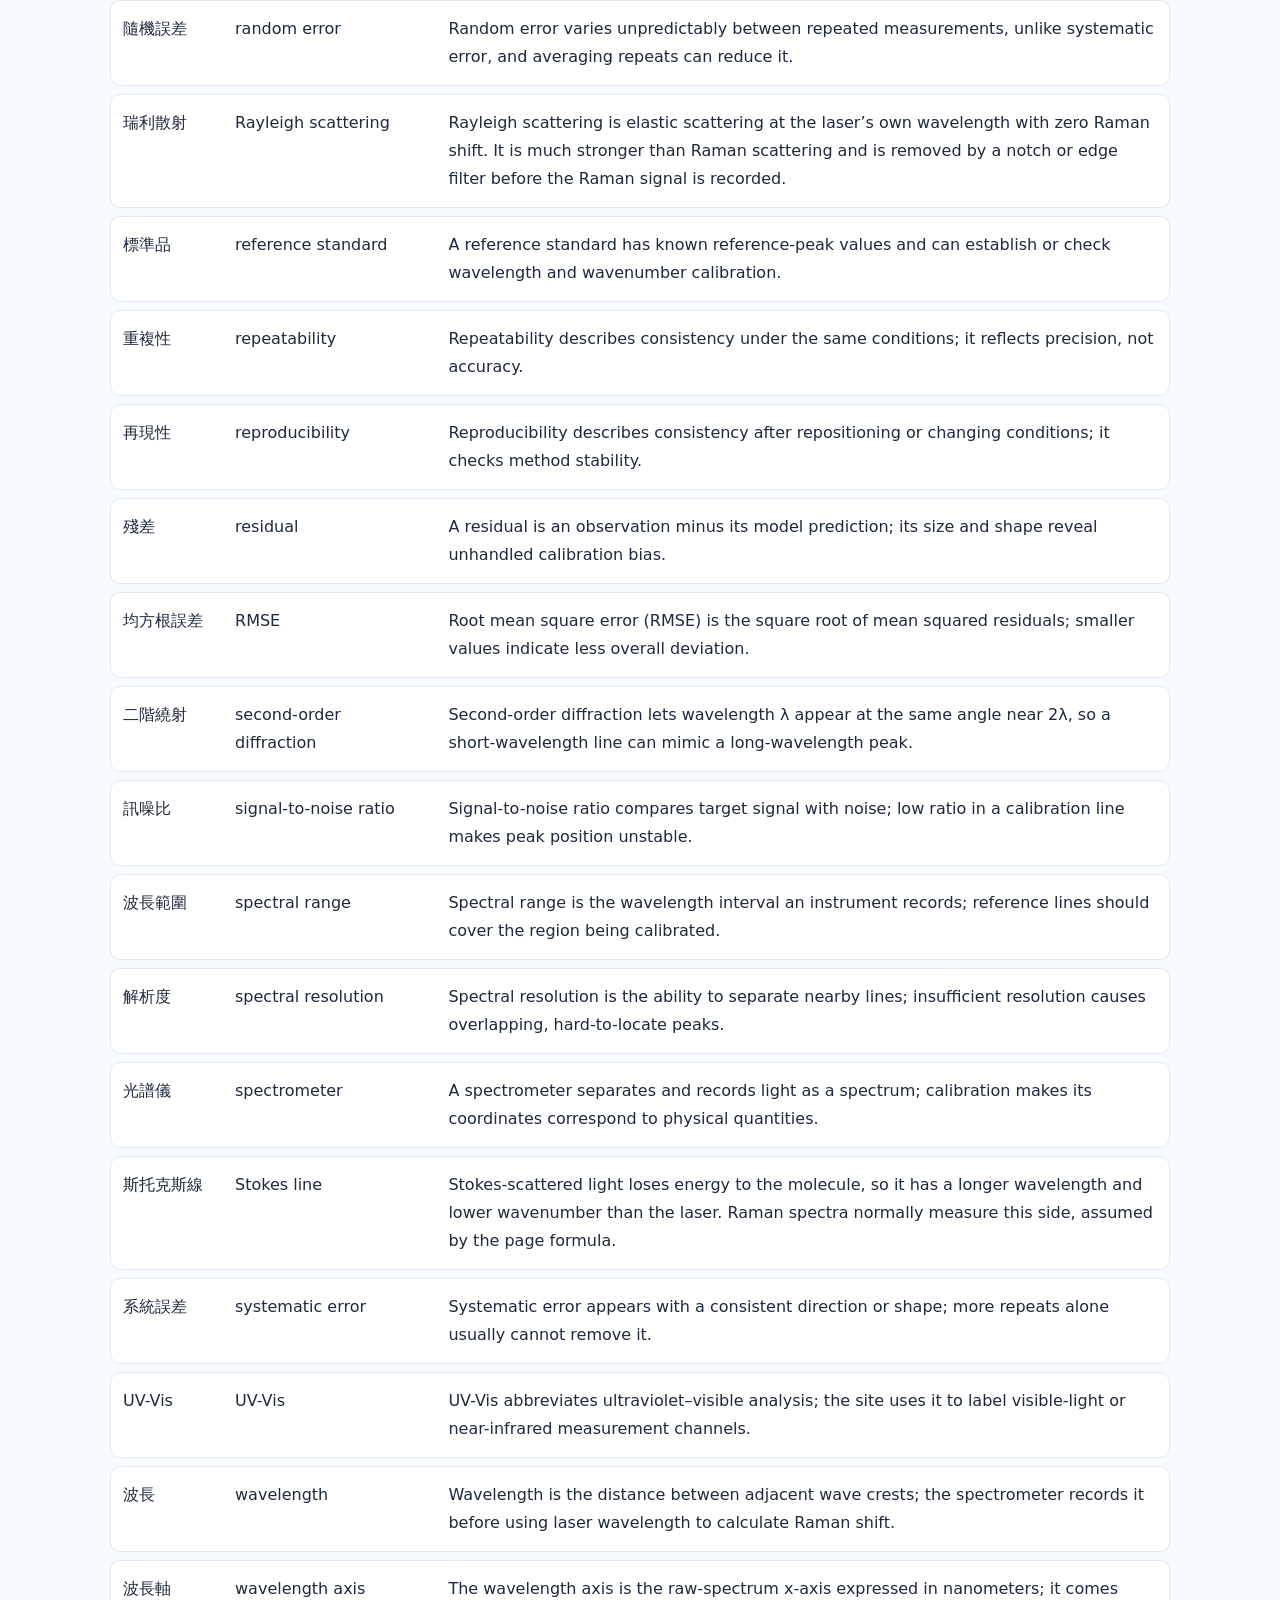
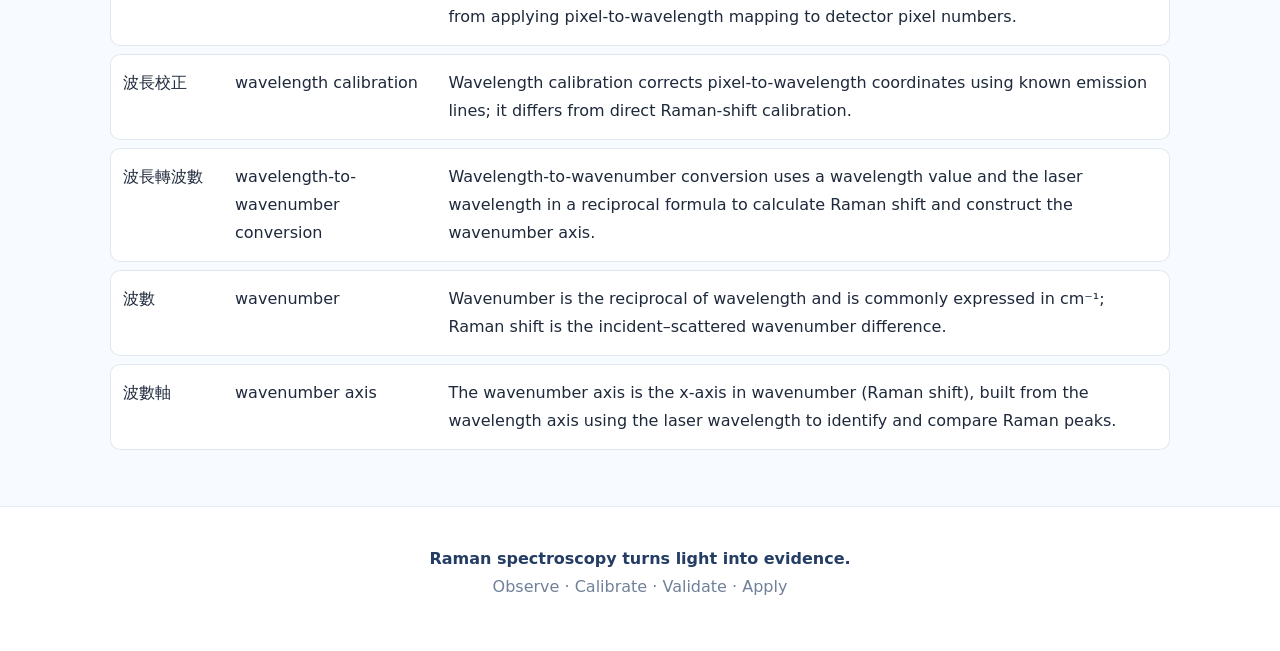
==== commit 958613e7: "Add bilingual zh-Hant/English toggle, glossary, and full English translation - i18n.js/i18n.css: lan" ====
--- a/index.html
+++ b/index.html
@@ -3,8 +3,9 @@
 <head>
 <meta charset="utf-8">
 <meta name="viewport" content="width=device-width,initial-scale=1">
-<meta name="description" content="拉曼光譜儀波長校正互動教材：從校正原理、儀器診斷到食品添加物拉曼指紋。">
-<title>Raman Calibration｜拉曼光譜儀波長校正教材</title>
+<meta name="description" lang="zh-Hant" content="拉曼光譜儀波長校正互動教材：從校正原理、儀器診斷到食品添加物拉曼指紋。" data-en-content="Interactive teaching material on Raman spectrometer wavelength calibration, from calibration principles and instrument diagnosis to Raman fingerprints of food additives.">
+<title lang="zh-Hant" data-en="Raman Calibration | Bilingual teaching unit on Raman spectrometer wavelength calibration">Raman Calibration｜拉曼光譜儀波長校正教材</title>
+<link rel="stylesheet" href="i18n.css">
 <style>
 :root{--navy:#071a38;--blue:#1d6ff2;--cyan:#39c7dc;--gold:#ffc94a;--ink:#10274a;--muted:#60718e;--paper:#f7fbff;--green:#31b978;--purple:#7857f6}
 *{box-sizing:border-box}html{scroll-behavior:smooth}body{margin:0;font-family:system-ui,-apple-system,"Noto Sans TC","Microsoft JhengHei",sans-serif;color:var(--ink);background:var(--paper);line-height:1.75}a{text-decoration:none;color:inherit}
@@ -26,18 +27,20 @@
 </head>
 <body>
 <header class="hero">
-<nav class="nav"><div class="brand"><span class="logo" aria-hidden="true"></span><span>Raman Calibration<small>FROM SPECTRA TO RELIABLE ANSWERS</small></span></div><div class="navlinks"><a href="#route">學習路線</a><a href="#learn">教材單元</a><a href="#resources">資源</a><a class="repo" href="https://github.com/Tai-ShengYeh/raman-calibration">GitHub ↗</a></div></nav>
-<div class="hero-inner"><div><div class="eyebrow">INTERACTIVE LEARNING · 拉曼光譜校正</div><h1>Raman <span>Calibration</span></h1><h2>從「看到光譜」到「相信數據」</h2><p class="lead">一條拉曼峰的位置，背後同時牽涉 detector pixel、波長校正、雷射波長與光柵繞射。這套教材不只告訴你公式，更帶你看真實資料、找出儀器問題，最後把方法應用到食品樣品。</p><div class="buttons"><a class="btn" href="#learn">開始學習 <span>→</span></a><a class="btn alt" href="#route">先看學習地圖</a></div><div class="microfacts"><div class="fact"><b>①</b> 從概念建立直覺</div><div class="fact"><b>②</b> 用真實數據驗證</div><div class="fact"><b>③</b> 連結食品分析應用</div></div></div></div>
-<div class="scrollhint">向下探索 ↓</div></header>
-<section class="route" id="route"><div class="section center reveal"><h2>五步學會 Raman Calibration</h2><p class="sub">先知道光譜從哪裡來，再理解校正、建模與驗證，最後才進入應用。這樣學，公式會變成有意義的工具。</p><div class="steps"><div class="step"><div class="icon">🔦</div><strong>1. 認識拉曼訊號</strong><span>知道 laser、sample 與 detector 在做什麼。</span></div><div class="step"><div class="icon">⚙️</div><strong>2. 理解波長校正</strong><span>從 pixel 建立 wavelength axis。</span></div><div class="step"><div class="icon">📈</div><strong>3. 建立校正模型</strong><span>用標準峰建立可靠的轉換關係。</span></div><div class="step"><div class="icon">🧪</div><strong>4. 驗證與診斷</strong><span>檢查偏移、雷射誤差與異常現象。</span></div><div class="step"><div class="icon">🍱</div><strong>5. 真實樣品應用</strong><span>把方法帶入食品添加物分析。</span></div></div></div></section>
-<section class="section center reveal" id="learn"><h2>三個核心教材單元</h2><p class="sub">建議依序完成。每一個單元都對應一種能力：理解、診斷、應用。</p><div class="cards">
-<a class="card" href="raman_calibration_tutorial.html"><div class="num">01</div><h3>先懂校正原理</h3><p>從 detector pixel、波長到 Raman shift，理解「為什麼要校正」以及校正曲線如何建立。</p><div class="mini-spectrum"><i style="height:18px"></i><i style="height:42px"></i><i style="height:25px"></i><i style="height:48px"></i><i style="height:31px"></i><i style="height:20px"></i><i style="height:39px"></i></div><span class="go">進入：校正原理 →</span></a>
-<a class="card" href="raman_calibration_unit1b.html"><div class="num">02</div><h3>幫儀器做體檢</h3><p>比較兩台儀器，實際判讀波長軸、雷射波長與二階繞射造成的問題，練習像分析人員一樣找原因。</p><div class="mini-spectrum"><i style="height:22px"></i><i style="height:34px"></i><i style="height:46px"></i><i style="height:21px"></i><i style="height:50px"></i><i style="height:28px"></i><i style="height:37px"></i></div><span class="go">進入：儀器體檢 →</span></a>
-<a class="card" href="raman_food_additives_tutorial.html"><div class="num">03</div><h3>挑戰真實食品樣品</h3><p>把前面建立的光譜觀念帶到食品添加物，觀察拉曼指紋，連結儀器分析與實際食品分析情境。</p><div class="mini-spectrum"><i style="height:26px"></i><i style="height:18px"></i><i style="height:50px"></i><i style="height:32px"></i><i style="height:22px"></i><i style="height:45px"></i><i style="height:29px"></i></div><span class="go">進入：食品添加物 →</span></a>
+<nav class="nav"><div class="brand"><span class="logo" aria-hidden="true"></span><span>Raman Calibration<small>FROM SPECTRA TO RELIABLE ANSWERS</small></span></div><div class="navlinks"><a href="#route"><span lang="zh-Hant">學習路線</span><span lang="en">Learning path</span></a><a href="#learn"><span lang="zh-Hant">教材單元</span><span lang="en">Lessons</span></a><a href="#resources"><span lang="zh-Hant">資源</span><span lang="en">Resources</span></a><a href="#glossary"><span lang="zh-Hant">專有名詞</span><span lang="en">Glossary</span></a><span id="i18n-slot"></span><a class="repo" href="https://github.com/Tai-ShengYeh/raman-calibration">GitHub ↗</a></div></nav>
+<div class="hero-inner"><div><div class="eyebrow">INTERACTIVE LEARNING · <span lang="zh-Hant">拉曼光譜校正</span><span lang="en">Raman spectrum calibration</span></div><h1>Raman <span>Calibration</span></h1><h2><span lang="zh-Hant">從「看到光譜」到「相信數據」</span><span lang="en">From “seeing a spectrum” to “trusting the data”</span></h2><p class="lead"><span lang="zh-Hant">一條拉曼峰的位置，背後同時牽涉 detector pixel、波長校正、雷射波長與光柵繞射。這套教材不只告訴你公式，更帶你看真實資料、找出儀器問題，最後把方法應用到食品樣品。</span><span lang="en">The position of a Raman peak depends on detector pixels, wavelength calibration, laser wavelength, and diffraction by the grating. This unit goes beyond formulas: you will inspect real data, diagnose instrument problems, and apply the method to food samples.</span></p><div class="buttons"><a class="btn" href="#learn"><span lang="zh-Hant">開始學習 <span>→</span></span><span lang="en">Start learning <span>→</span></span></a><a class="btn alt" href="#route"><span lang="zh-Hant">先看學習地圖</span><span lang="en">View the learning map first</span></a></div><div class="microfacts"><div class="fact"><span lang="zh-Hant"><b>①</b> 從概念建立直覺</span><span lang="en"><b>①</b> Build intuition from concepts</span></div><div class="fact"><span lang="zh-Hant"><b>②</b> 用真實數據驗證</span><span lang="en"><b>②</b> Verify with real data</span></div><div class="fact"><span lang="zh-Hant"><b>③</b> 連結食品分析應用</span><span lang="en"><b>③</b> Connect to food analysis</span></div></div></div></div>
+<div class="scrollhint"><span lang="zh-Hant">向下探索 ↓</span><span lang="en">Scroll to explore ↓</span></div></header>
+<section class="route" id="route"><div class="section center reveal"><h2><span lang="zh-Hant">五步學會 Raman Calibration</span><span lang="en">Learn Raman Calibration in five steps</span></h2><p class="sub"><span lang="zh-Hant">先知道光譜從哪裡來，再理解校正、建模與驗證，最後才進入應用。這樣學，公式會變成有意義的工具。</span><span lang="en">First learn where a spectrum comes from, then understand calibration, modeling, and validation before moving to applications. This way, formulas become meaningful tools.</span></p><div class="steps"><div class="step"><div class="icon">🔦</div><strong><span lang="zh-Hant">1. 認識拉曼訊號</span><span lang="en">1. Meet the Raman signal</span></strong><span><span lang="zh-Hant">知道 laser、sample 與 detector 在做什麼。</span><span lang="en">Understand what the laser, sample, and detector do.</span></span></div><div class="step"><div class="icon">⚙️</div><strong><span lang="zh-Hant">2. 理解波長校正</span><span lang="en">2. Understand wavelength calibration</span></strong><span><span lang="zh-Hant">從 pixel 建立 wavelength axis。</span><span lang="en">Build a wavelength axis from pixels.</span></span></div><div class="step"><div class="icon">📈</div><strong><span lang="zh-Hant">3. 建立校正模型</span><span lang="en">3. Build a calibration model</span></strong><span><span lang="zh-Hant">用標準峰建立可靠的轉換關係。</span><span lang="en">Use standard peaks to build a reliable conversion.</span></span></div><div class="step"><div class="icon">🧪</div><strong><span lang="zh-Hant">4. 驗證與診斷</span><span lang="en">4. Validate and diagnose</span></strong><span><span lang="zh-Hant">檢查偏移、雷射誤差與異常現象。</span><span lang="en">Check offsets, laser errors, and anomalies.</span></span></div><div class="step"><div class="icon">🍱</div><strong><span lang="zh-Hant">5. 真實樣品應用</span><span lang="en">5. Apply to real samples</span></strong><span><span lang="zh-Hant">把方法帶入食品添加物分析。</span><span lang="en">Apply the method to food-additive analysis.</span></span></div></div></div></section>
+<section class="section center reveal" id="learn"><h2><span lang="zh-Hant">三個核心教材單元</span><span lang="en">Three core learning units</span></h2><p class="sub"><span lang="zh-Hant">建議依序完成。每一個單元都對應一種能力：理解、診斷、應用。</span><span lang="en">Complete them in order. Each unit develops one capability: understanding, diagnosis, or application.</span></p><div class="cards">
+<a class="card" href="raman_calibration_tutorial.html"><div class="num">01</div><h3><span lang="zh-Hant">先懂校正原理</span><span lang="en">Start with calibration principles</span></h3><p><span lang="zh-Hant">從 detector pixel、波長到 Raman shift，理解「為什麼要校正」以及校正曲線如何建立。</span><span lang="en">Move from detector pixels and wavelength to Raman shift, and learn why calibration matters and how a calibration curve is built.</span></p><div class="mini-spectrum"><i style="height:18px"></i><i style="height:42px"></i><i style="height:25px"></i><i style="height:48px"></i><i style="height:31px"></i><i style="height:20px"></i><i style="height:39px"></i></div><span class="go"><span lang="zh-Hant">進入：校正原理 →</span><span lang="en">Open: Calibration principles →</span></span></a>
+<a class="card" href="raman_calibration_unit1b.html"><div class="num">02</div><h3><span lang="zh-Hant">幫儀器做體檢</span><span lang="en">Give the instrument a checkup</span></h3><p><span lang="zh-Hant">比較兩台儀器，實際判讀波長軸、雷射波長與二階繞射造成的問題，練習像分析人員一樣找原因。</span><span lang="en">Compare two instruments, interpret wavelength axes and laser wavelengths, identify second-order diffraction, and practice reasoning like an analyst.</span></p><div class="mini-spectrum"><i style="height:22px"></i><i style="height:34px"></i><i style="height:46px"></i><i style="height:21px"></i><i style="height:50px"></i><i style="height:28px"></i><i style="height:37px"></i></div><span class="go"><span lang="zh-Hant">進入：儀器體檢 →</span><span lang="en">Open: Instrument checkup →</span></span></a>
+<a class="card" href="raman_food_additives_tutorial.html"><div class="num">03</div><h3><span lang="zh-Hant">挑戰真實食品樣品</span><span lang="en">Take on real food samples</span></h3><p><span lang="zh-Hant">把前面建立的光譜觀念帶到食品添加物，觀察拉曼指紋，連結儀器分析與實際食品分析情境。</span><span lang="en">Bring your spectral understanding to food additives, examine Raman fingerprints, and connect instrument analysis with real food-analysis situations.</span></p><div class="mini-spectrum"><i style="height:26px"></i><i style="height:18px"></i><i style="height:50px"></i><i style="height:32px"></i><i style="height:22px"></i><i style="height:45px"></i><i style="height:29px"></i></div><span class="go"><span lang="zh-Hant">進入：食品添加物 →</span><span lang="en">Open: Food additives →</span></span></a>
 </div></section>
-<section id="resources" class="route"><div class="section reveal"><div class="guide"><div class="panel"><h3>🔬 給第一次接觸拉曼的學生</h3><p>每個單元都從問題出發。遇到公式時，先問它代表什麼物理意義，再用圖表和實際數據驗證。</p><div class="chips"><span class="chip">概念建立</span><span class="chip">互動圖表</span><span class="chip">真實數據</span><span class="chip">儀器診斷</span></div></div><div class="panel"><h3>🧪 給想進一步練習的人</h3><p>Repository 內提供原始資料與 Python / R 重算腳本。完成網頁教材後，可以自己重現結果、修改參數並比較差異。</p><a class="go" href="https://github.com/Tai-ShengYeh/raman-calibration">查看原始資料與程式碼 →</a></div></div><div class="callout"><div><strong>學習不是記住一個校正式，而是知道什麼時候可以相信它。</strong><p>從儀器校正、數據驗證到食品樣品，把「量測可信度」變成可操作的分析能力。</p></div><a class="btn" href="raman_calibration_tutorial.html">從第一單元開始 →</a></div></div></section>
-<footer class="footer"><strong>Raman spectroscopy turns light into evidence.</strong><br>觀察 · 校正 · 驗證 · 應用</footer>
+<section id="resources" class="route"><div class="section reveal"><div class="guide"><div class="panel"><h3><span lang="zh-Hant">🔬 給第一次接觸拉曼的學生</span><span lang="en">🔬 For students new to Raman</span></h3><p><span lang="zh-Hant">每個單元都從問題出發。遇到公式時，先問它代表什麼物理意義，再用圖表和實際數據驗證。</span><span lang="en">Every unit starts with a question. When you meet a formula, first ask what physical meaning it carries, then test it with plots and real data.</span></p><div class="chips"><span class="chip"><span lang="zh-Hant">概念建立</span><span lang="en">Concepts</span></span><span class="chip"><span lang="zh-Hant">互動圖表</span><span lang="en">Interactive plots</span></span><span class="chip"><span lang="zh-Hant">真實數據</span><span lang="en">Real data</span></span><span class="chip"><span lang="zh-Hant">儀器診斷</span><span lang="en">Instrument diagnosis</span></span></div></div><div class="panel"><h3><span lang="zh-Hant">🧪 給想進一步練習的人</span><span lang="en">🧪 For further practice</span></h3><p><span lang="zh-Hant">Repository 內提供原始資料與 Python / R 重算腳本。完成網頁教材後，可以自己重現結果、修改參數並比較差異。</span><span lang="en">The repository provides raw data and Python / R scripts for recalculation. After the web lessons, reproduce the results, change parameters, and compare the differences yourself.</span></p><a class="go" href="https://github.com/Tai-ShengYeh/raman-calibration"><span lang="zh-Hant">查看原始資料與程式碼 →</span><span lang="en">View raw data and code →</span></a></div></div><div class="callout"><div><strong><span lang="zh-Hant">學習不是記住一個校正式，而是知道什麼時候可以相信它。</span><span lang="en">Learning is not memorizing a calibration equation; it is knowing when you can trust it.</span></strong><p><span lang="zh-Hant">從儀器校正、數據驗證到食品樣品，把「量測可信度」變成可操作的分析能力。</span><span lang="en">Turn measurement confidence into an analytical skill through instrument calibration, data validation, and food samples.</span></p></div><a class="btn" href="raman_calibration_tutorial.html"><span lang="zh-Hant">從第一單元開始 →</span><span lang="en">Start with Unit 1 →</span></a></div></div></section>
+<footer class="footer"><strong>Raman spectroscopy turns light into evidence.</strong><br><span lang="zh-Hant">觀察 · 校正 · 驗證 · 應用</span><span lang="en">Observe · Calibrate · Validate · Apply</span></footer>
 <script>
 const io=new IntersectionObserver(es=>es.forEach(e=>{if(e.isIntersecting)e.target.classList.add('show')}),{threshold:.12});document.querySelectorAll('.reveal').forEach(el=>io.observe(el));
 </script>
-</body></html>+<script src="glossary.js" defer></script>
+<script src="i18n.js" defer></script>
+</body></html>
--- a/i18n.css
+++ b/i18n.css
@@ -0,0 +1,209 @@
+/* Shared bilingual controls and glossary styles for the Raman teaching site. */
+html[lang="zh-Hant"] [lang="en"],
+html[lang="en"] [lang="zh-Hant"] {
+  display: none !important;
+}
+
+/* The language control is deliberately visible in both language states. */
+html[lang="zh-Hant"] .i18n-toggle [lang],
+html[lang="en"] .i18n-toggle [lang],
+.i18n-toggle [lang] {
+  display: inline-flex !important;
+}
+
+.i18n-toggle {
+  display: inline-flex;
+  align-items: center;
+  min-height: 40px;
+  padding: 3px;
+  gap: 2px;
+  border: 1px solid rgba(148, 163, 184, .55);
+  border-radius: 999px;
+  background: rgba(255, 255, 255, .96);
+  box-shadow: 0 8px 24px rgba(15, 23, 42, .2);
+  color: #1e293b;
+  isolation: isolate;
+}
+
+.i18n-toggle button {
+  min-width: 40px;
+  min-height: 40px;
+  padding: 5px 11px;
+  border: 0;
+  border-radius: 999px;
+  background: transparent;
+  color: #334155;
+  cursor: pointer;
+  font: inherit;
+  font-size: .84rem;
+  font-weight: 800;
+  line-height: 1;
+  transition: background-color .2s ease, color .2s ease, box-shadow .2s ease;
+}
+
+.i18n-toggle button:hover,
+.i18n-toggle button:focus-visible {
+  background: #e0e7ff;
+  outline: none;
+}
+
+.i18n-toggle button[aria-pressed="true"] {
+  background: #4f46e5;
+  color: #fff;
+  box-shadow: 0 3px 9px rgba(79, 70, 229, .28);
+}
+
+#i18n-slot {
+  display: inline-flex;
+  align-items: center;
+}
+
+body > .i18n-toggle {
+  position: fixed;
+  top: 14px;
+  right: 14px;
+  z-index: 9999;
+}
+
+.term {
+  border-bottom: 2px dotted #4f46e5;
+  cursor: help;
+}
+
+.term-alt {
+  color: inherit;
+  opacity: .72;
+  font-size: .78em;
+  font-weight: 500;
+  white-space: nowrap;
+}
+
+.i18n-popover {
+  position: fixed;
+  z-index: 10000;
+  width: min(340px, calc(100vw - 24px));
+  padding: 12px 14px;
+  border: 1px solid #cbd5e1;
+  border-radius: 12px;
+  background: #fff;
+  box-shadow: 0 16px 42px rgba(15, 23, 42, .22);
+  color: #1e293b;
+  font-size: .9rem;
+  line-height: 1.5;
+}
+
+.i18n-popover[hidden] {
+  display: none;
+}
+
+.i18n-popover-title {
+  margin-bottom: 5px;
+  color: #3730a3;
+  font-weight: 850;
+}
+
+.i18n-popover-main {
+  font-weight: 650;
+}
+
+.i18n-popover-secondary {
+  margin-top: 4px;
+  color: #64748b;
+  font-size: .82rem;
+}
+
+.i18n-glossary {
+  max-width: 1100px;
+  margin: 0 auto;
+  padding: 48px 20px;
+  color: #1e293b;
+}
+
+.i18n-glossary h2 {
+  margin: 0 0 8px;
+}
+
+.i18n-glossary-intro {
+  margin: 0 0 18px;
+  color: #64748b;
+}
+
+.i18n-glossary-filter {
+  width: min(100%, 460px);
+  min-height: 42px;
+  margin: 0 0 18px;
+  padding: 9px 12px;
+  border: 1px solid #cbd5e1;
+  border-radius: 10px;
+  background: #fff;
+  color: inherit;
+  font: inherit;
+}
+
+.i18n-glossary-table-wrap {
+  overflow-x: auto;
+}
+
+.i18n-glossary table {
+  width: 100%;
+  min-width: 680px;
+  border-collapse: separate;
+  border-spacing: 0 8px;
+}
+
+.i18n-glossary th {
+  padding: 8px 12px;
+  color: #475569;
+  text-align: left;
+}
+
+.i18n-glossary td {
+  padding: 14px 12px;
+  background: #fff;
+  border-top: 1px solid #e2e8f0;
+  border-bottom: 1px solid #e2e8f0;
+  vertical-align: top;
+}
+
+.i18n-glossary td:first-child {
+  border-left: 1px solid #e2e8f0;
+  border-radius: 10px 0 0 10px;
+}
+
+.i18n-glossary td:last-child {
+  border-right: 1px solid #e2e8f0;
+  border-radius: 0 10px 10px 0;
+}
+
+.i18n-glossary td > [lang] {
+  display: block;
+}
+
+@media (max-width: 780px) {
+  #i18n-slot .i18n-toggle {
+    min-height: 38px;
+  }
+
+  body > .i18n-toggle {
+    top: 10px;
+    right: 10px;
+  }
+}
+
+@media (prefers-reduced-motion: reduce) {
+  .i18n-toggle button {
+    transition: none;
+  }
+}
+
+/* Narrow screens: English headings make some data tables wider than a phone,
+   so let every content table scroll inside its own box instead of the page. */
+@media (max-width: 640px) {
+  table:not(.i18n-glossary table) {
+    display: block;
+    width: max-content;
+    max-width: 100%;
+    overflow-x: auto;
+    -webkit-overflow-scrolling: touch;
+  }
+}
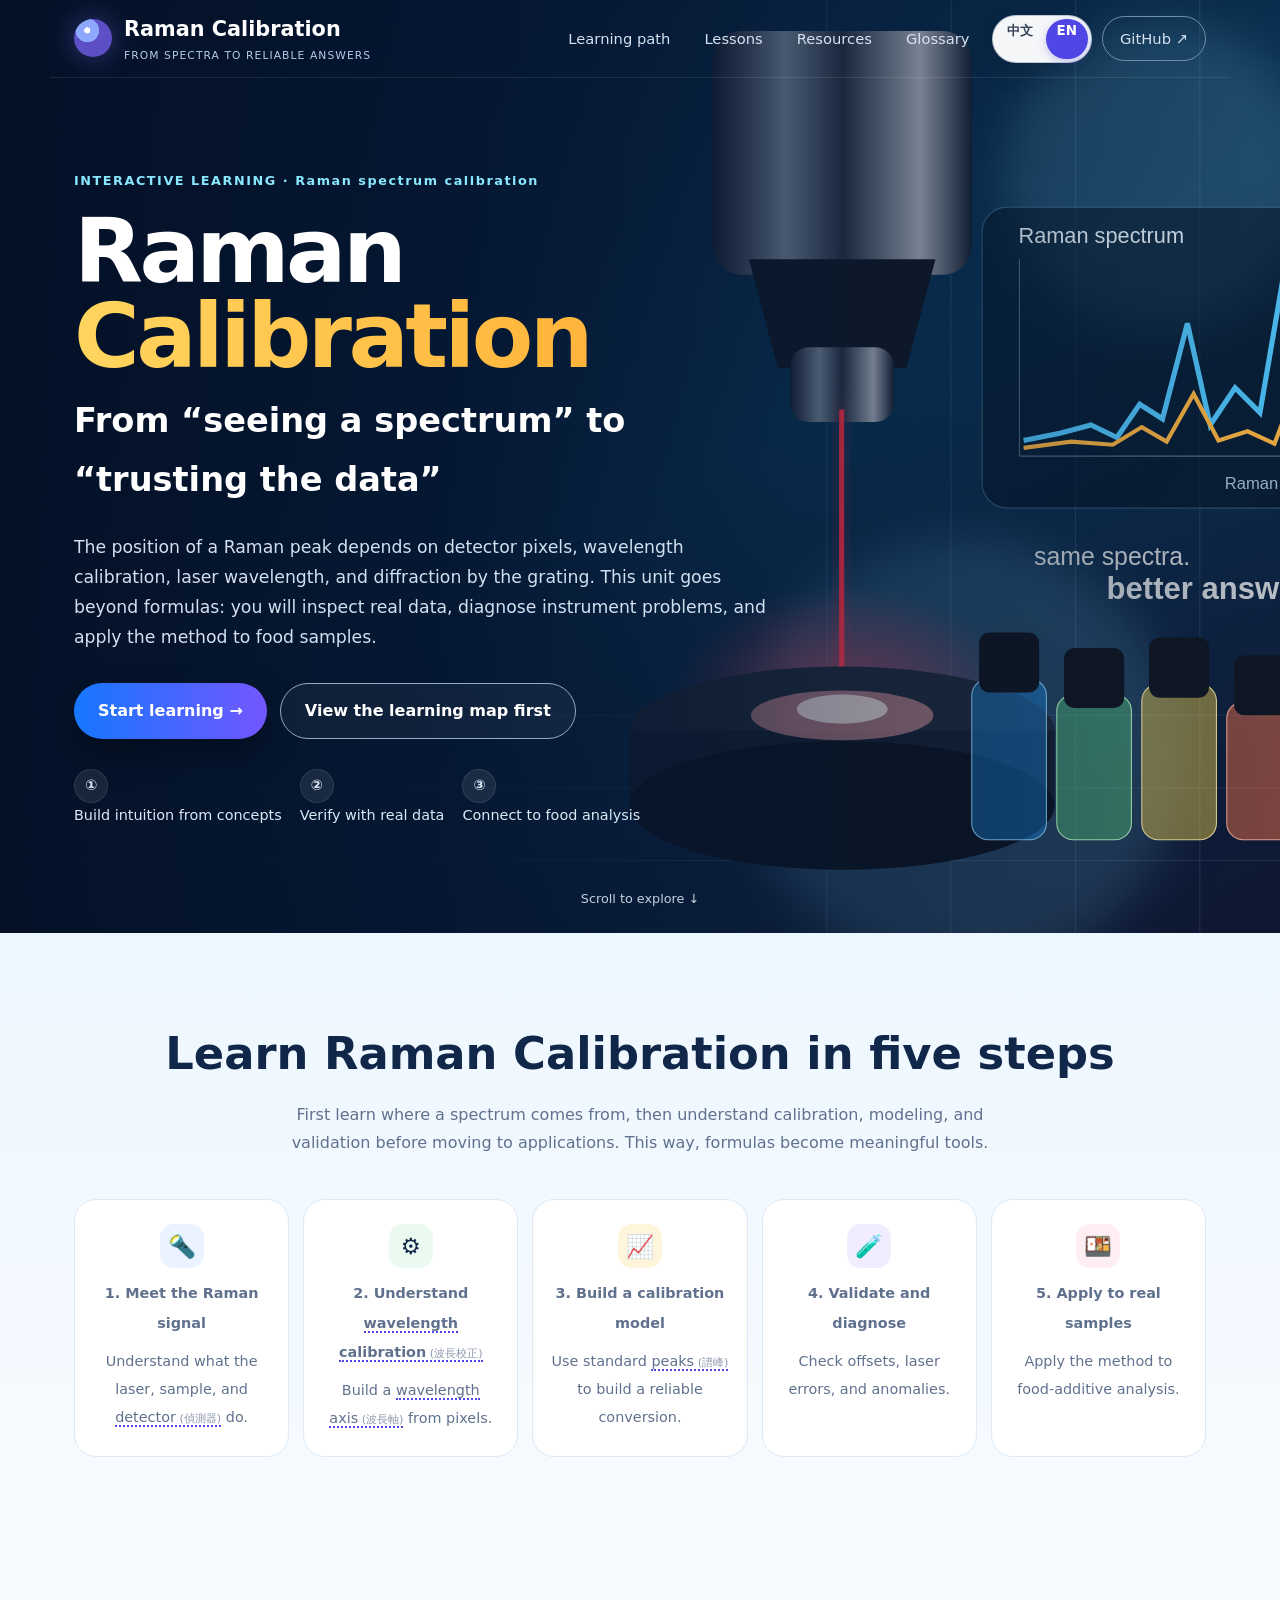
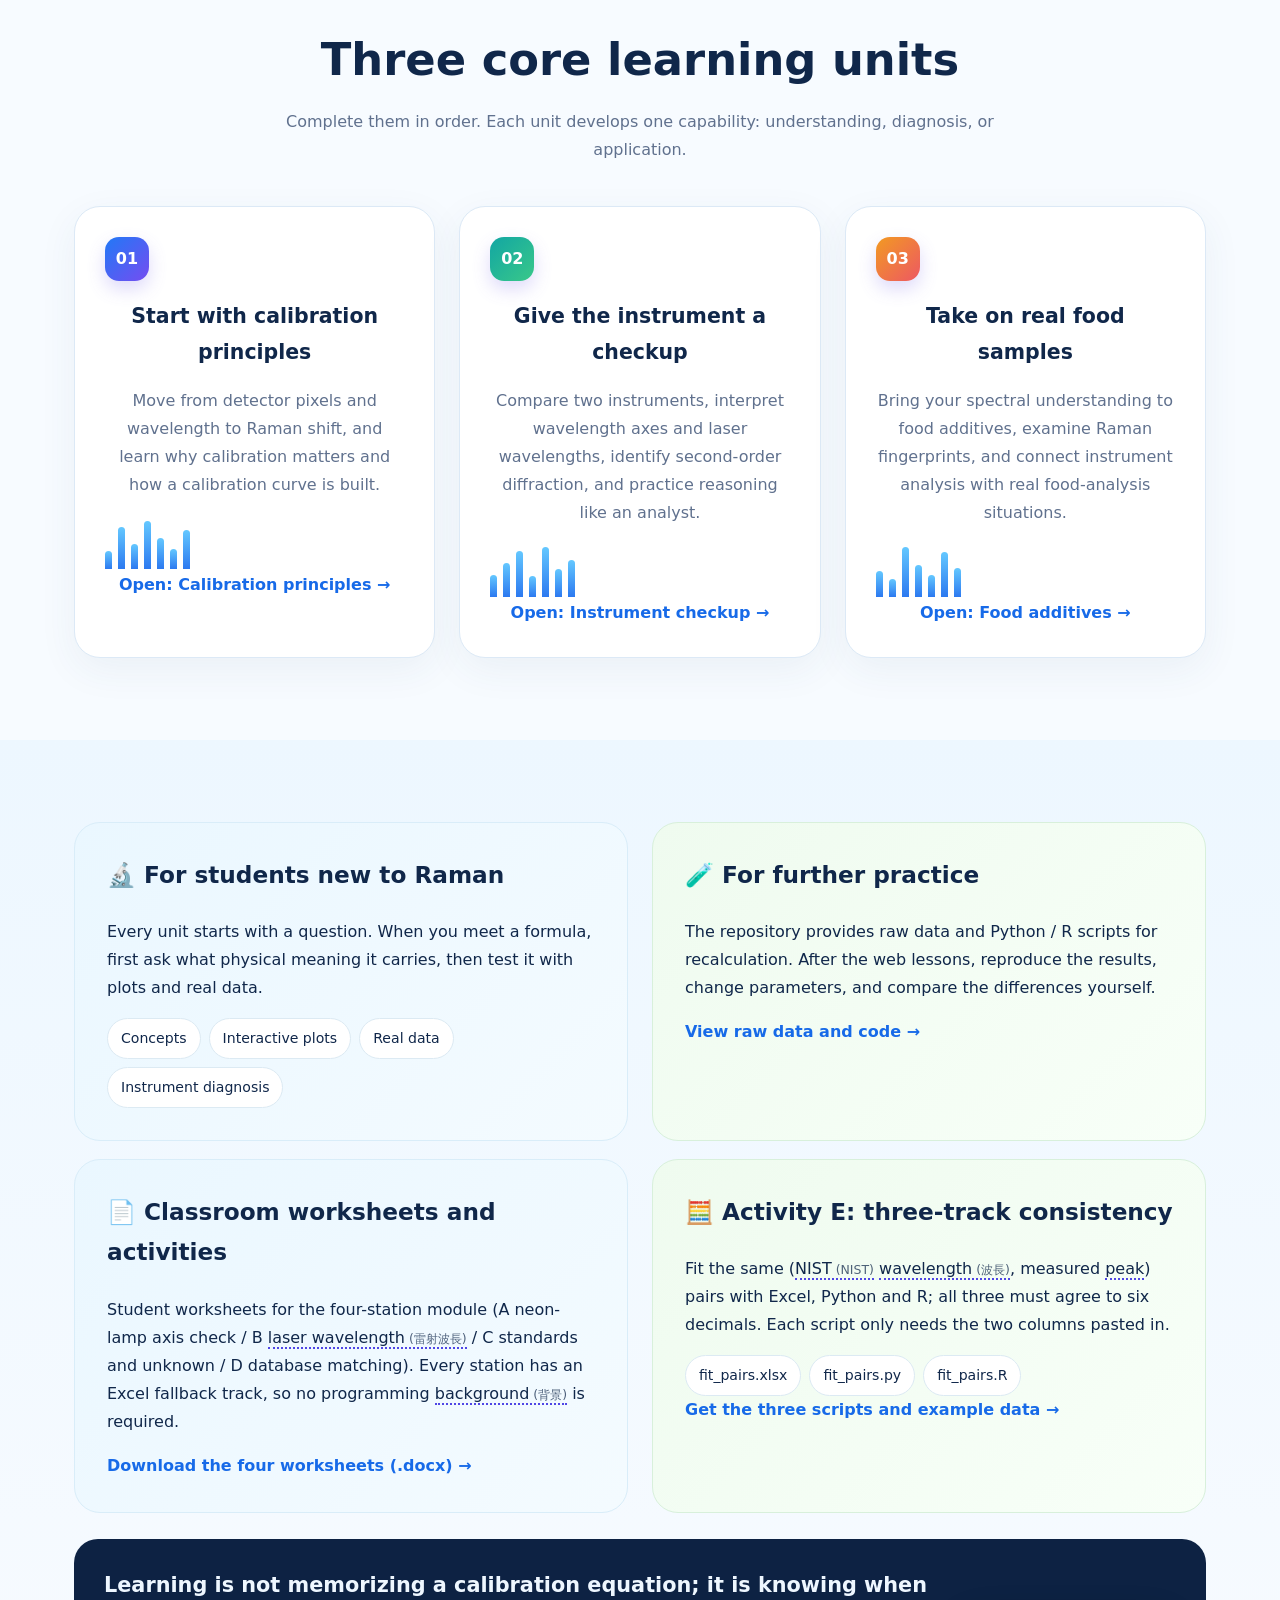
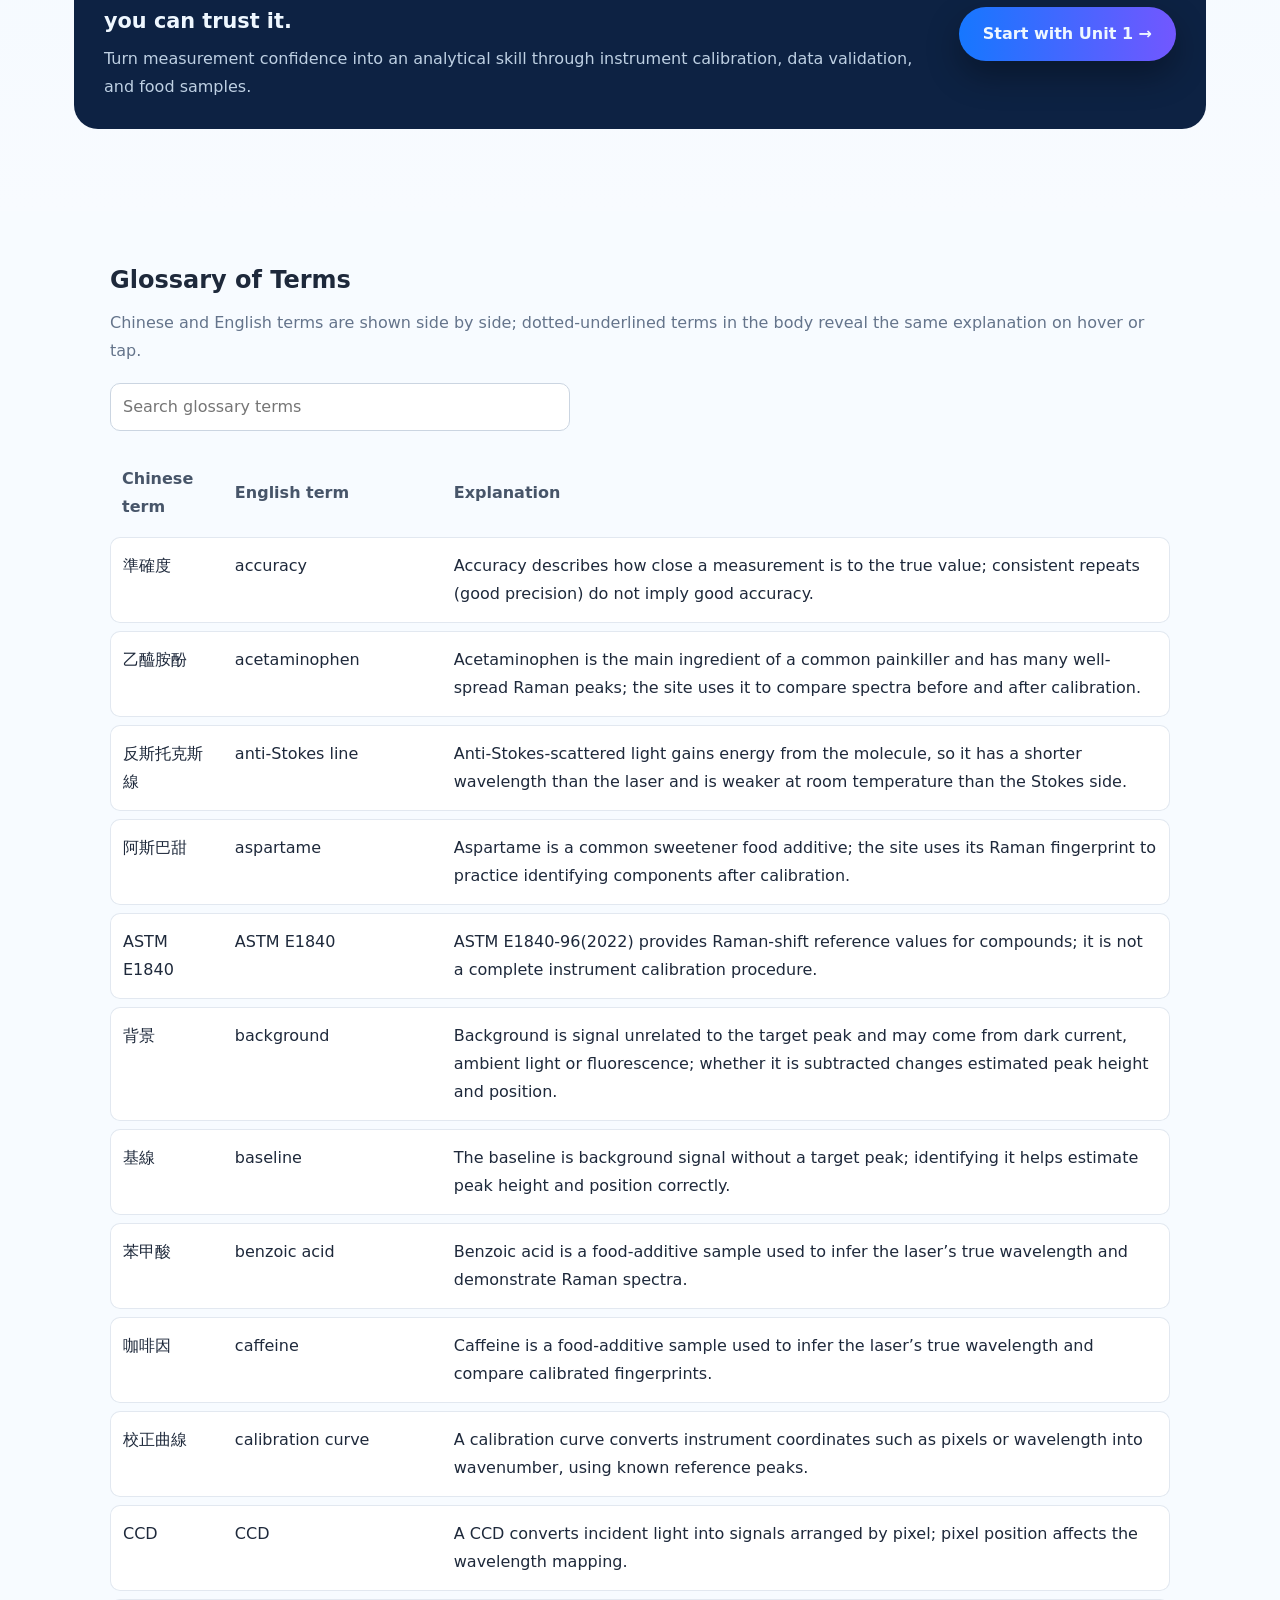
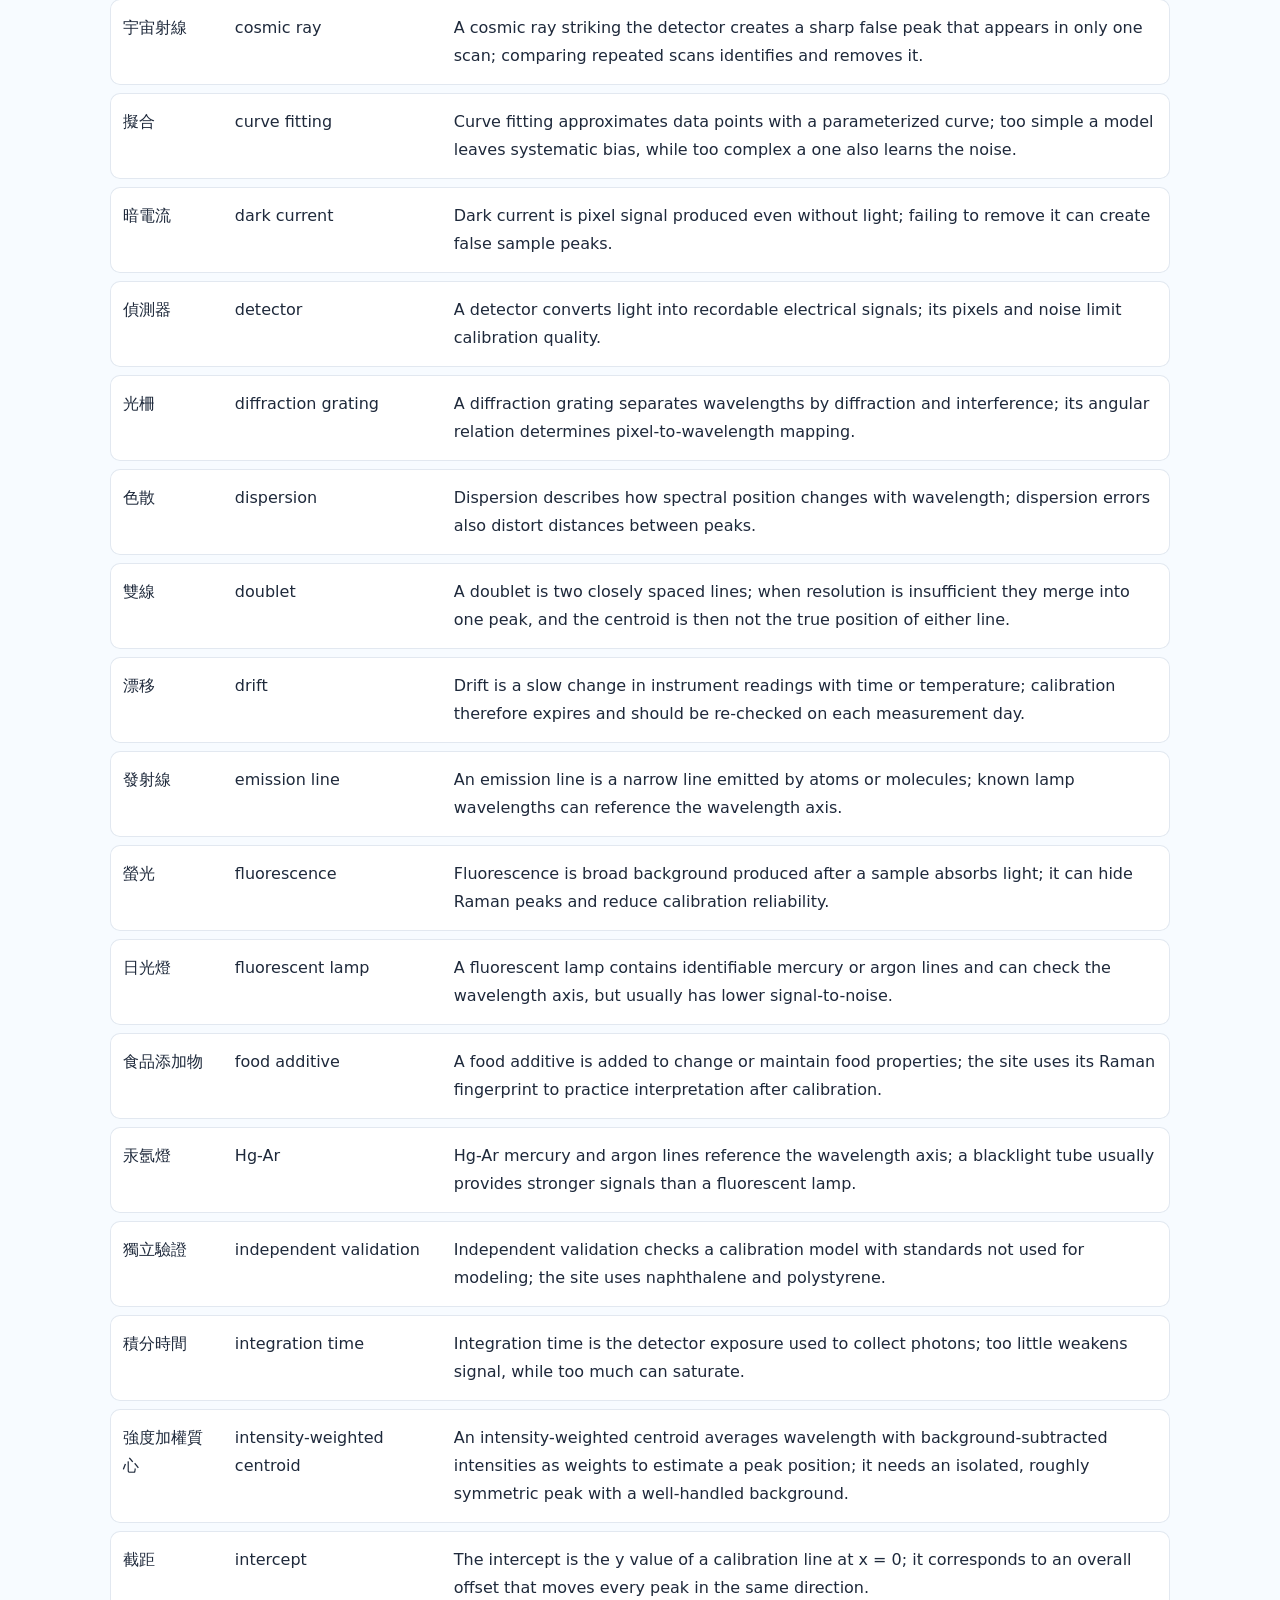
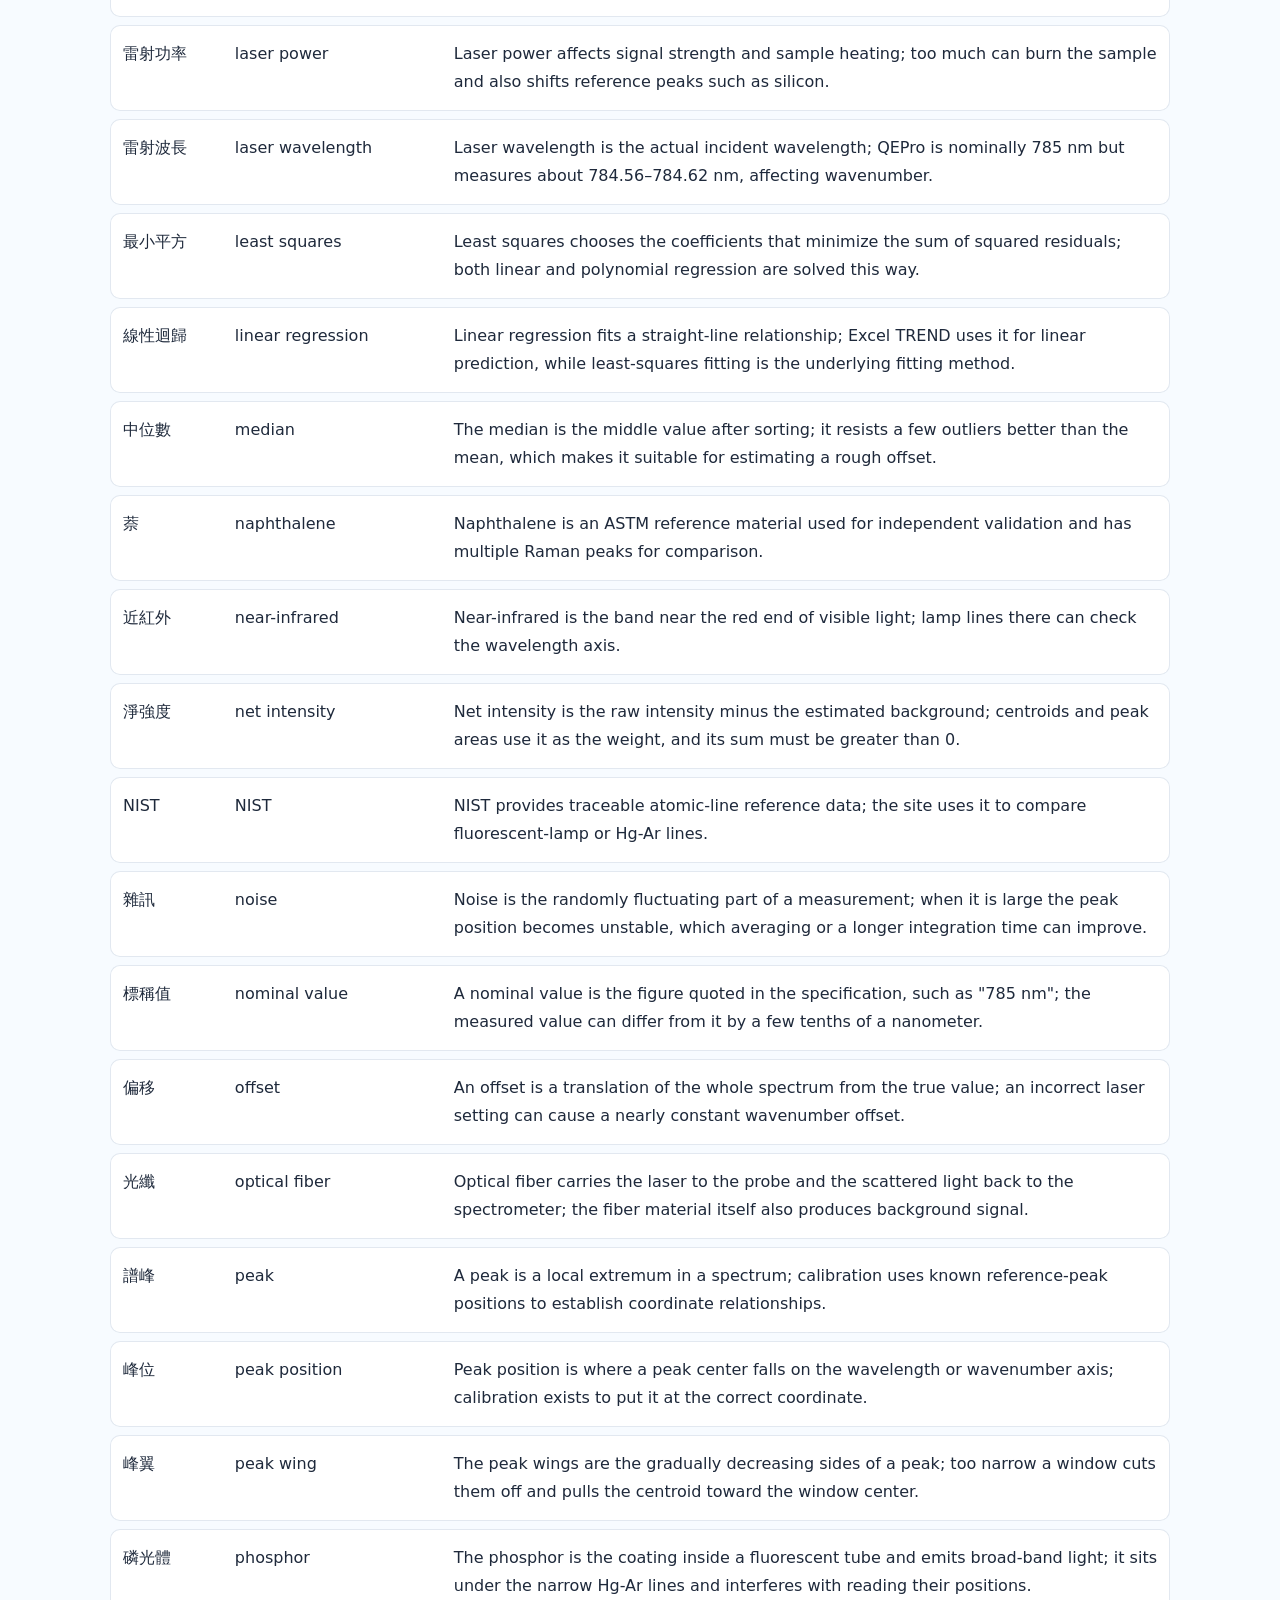
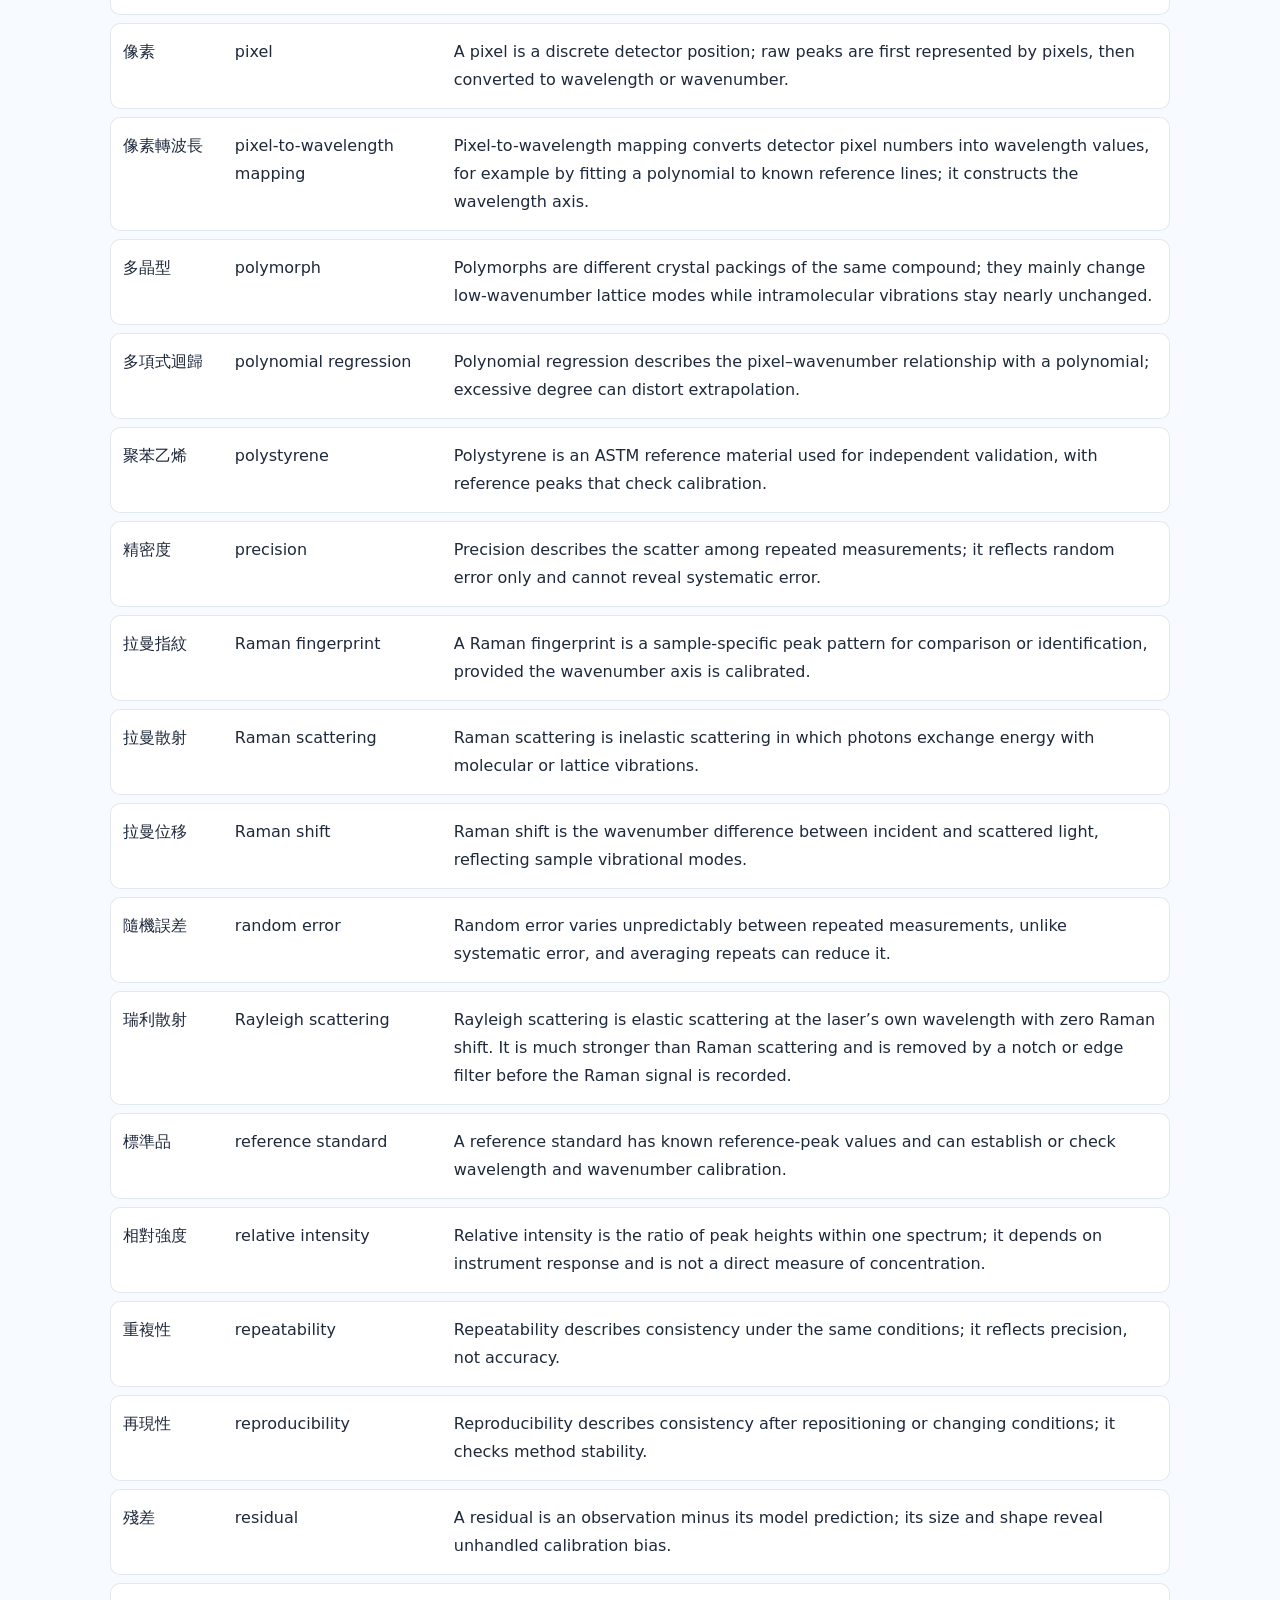
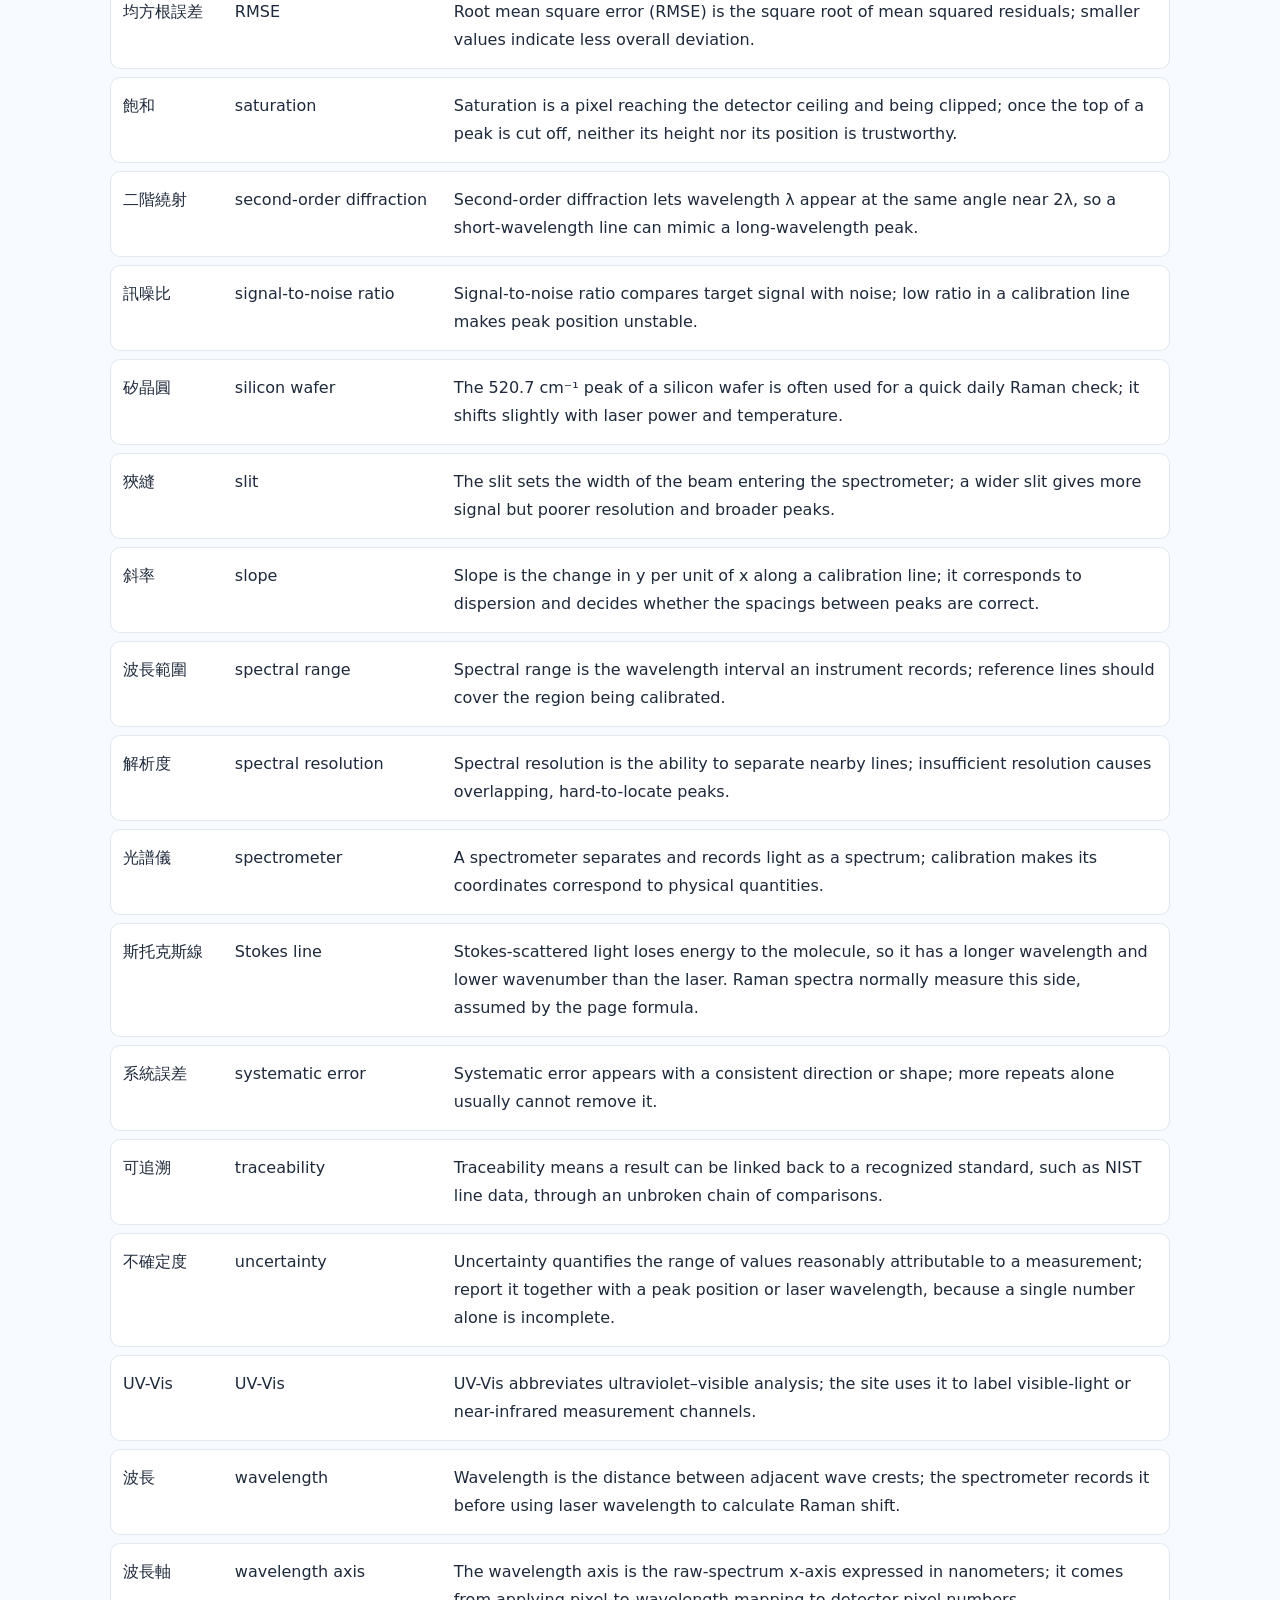
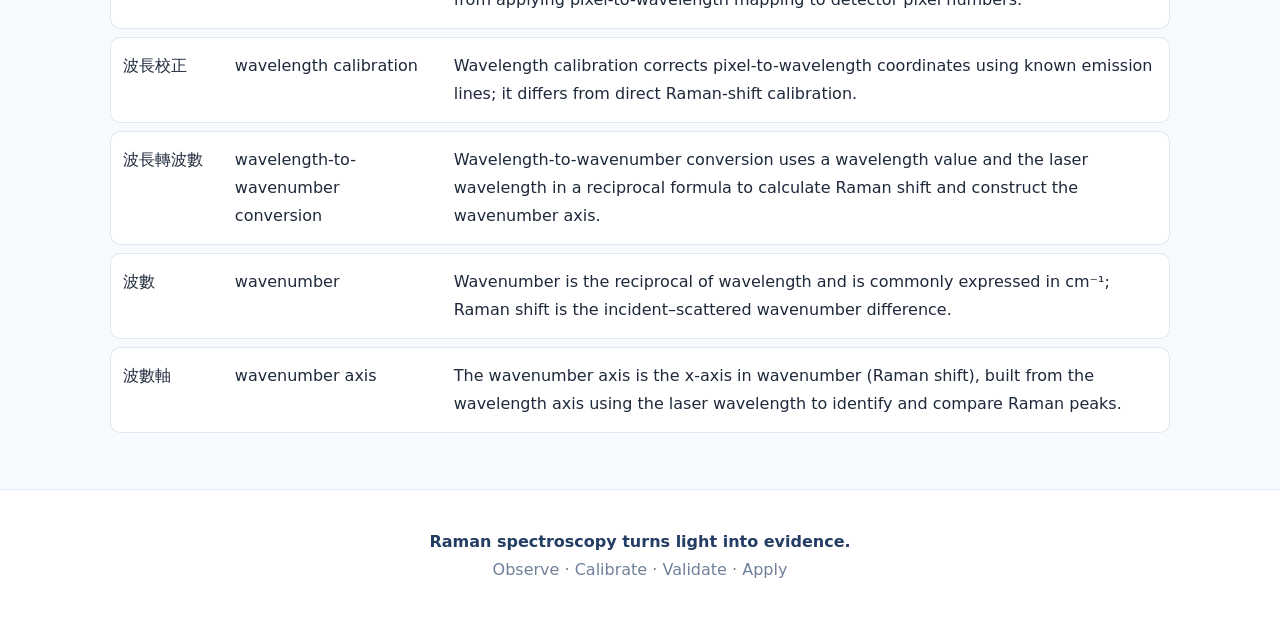
==== commit d329fe3d: "Add Excel peak-estimation and silicon daily-check sheets; link worksheets from the home page unit1b_" ====
--- a/index.html
+++ b/index.html
@@ -36,7 +36,7 @@
 <a class="card" href="raman_calibration_unit1b.html"><div class="num">02</div><h3><span lang="zh-Hant">幫儀器做體檢</span><span lang="en">Give the instrument a checkup</span></h3><p><span lang="zh-Hant">比較兩台儀器，實際判讀波長軸、雷射波長與二階繞射造成的問題，練習像分析人員一樣找原因。</span><span lang="en">Compare two instruments, interpret wavelength axes and laser wavelengths, identify second-order diffraction, and practice reasoning like an analyst.</span></p><div class="mini-spectrum"><i style="height:22px"></i><i style="height:34px"></i><i style="height:46px"></i><i style="height:21px"></i><i style="height:50px"></i><i style="height:28px"></i><i style="height:37px"></i></div><span class="go"><span lang="zh-Hant">進入：儀器體檢 →</span><span lang="en">Open: Instrument checkup →</span></span></a>
 <a class="card" href="raman_food_additives_tutorial.html"><div class="num">03</div><h3><span lang="zh-Hant">挑戰真實食品樣品</span><span lang="en">Take on real food samples</span></h3><p><span lang="zh-Hant">把前面建立的光譜觀念帶到食品添加物，觀察拉曼指紋，連結儀器分析與實際食品分析情境。</span><span lang="en">Bring your spectral understanding to food additives, examine Raman fingerprints, and connect instrument analysis with real food-analysis situations.</span></p><div class="mini-spectrum"><i style="height:26px"></i><i style="height:18px"></i><i style="height:50px"></i><i style="height:32px"></i><i style="height:22px"></i><i style="height:45px"></i><i style="height:29px"></i></div><span class="go"><span lang="zh-Hant">進入：食品添加物 →</span><span lang="en">Open: Food additives →</span></span></a>
 </div></section>
-<section id="resources" class="route"><div class="section reveal"><div class="guide"><div class="panel"><h3><span lang="zh-Hant">🔬 給第一次接觸拉曼的學生</span><span lang="en">🔬 For students new to Raman</span></h3><p><span lang="zh-Hant">每個單元都從問題出發。遇到公式時，先問它代表什麼物理意義，再用圖表和實際數據驗證。</span><span lang="en">Every unit starts with a question. When you meet a formula, first ask what physical meaning it carries, then test it with plots and real data.</span></p><div class="chips"><span class="chip"><span lang="zh-Hant">概念建立</span><span lang="en">Concepts</span></span><span class="chip"><span lang="zh-Hant">互動圖表</span><span lang="en">Interactive plots</span></span><span class="chip"><span lang="zh-Hant">真實數據</span><span lang="en">Real data</span></span><span class="chip"><span lang="zh-Hant">儀器診斷</span><span lang="en">Instrument diagnosis</span></span></div></div><div class="panel"><h3><span lang="zh-Hant">🧪 給想進一步練習的人</span><span lang="en">🧪 For further practice</span></h3><p><span lang="zh-Hant">Repository 內提供原始資料與 Python / R 重算腳本。完成網頁教材後，可以自己重現結果、修改參數並比較差異。</span><span lang="en">The repository provides raw data and Python / R scripts for recalculation. After the web lessons, reproduce the results, change parameters, and compare the differences yourself.</span></p><a class="go" href="https://github.com/Tai-ShengYeh/raman-calibration"><span lang="zh-Hant">查看原始資料與程式碼 →</span><span lang="en">View raw data and code →</span></a></div></div><div class="callout"><div><strong><span lang="zh-Hant">學習不是記住一個校正式，而是知道什麼時候可以相信它。</span><span lang="en">Learning is not memorizing a calibration equation; it is knowing when you can trust it.</span></strong><p><span lang="zh-Hant">從儀器校正、數據驗證到食品樣品，把「量測可信度」變成可操作的分析能力。</span><span lang="en">Turn measurement confidence into an analytical skill through instrument calibration, data validation, and food samples.</span></p></div><a class="btn" href="raman_calibration_tutorial.html"><span lang="zh-Hant">從第一單元開始 →</span><span lang="en">Start with Unit 1 →</span></a></div></div></section>
+<section id="resources" class="route"><div class="section reveal"><div class="guide"><div class="panel"><h3><span lang="zh-Hant">🔬 給第一次接觸拉曼的學生</span><span lang="en">🔬 For students new to Raman</span></h3><p><span lang="zh-Hant">每個單元都從問題出發。遇到公式時，先問它代表什麼物理意義，再用圖表和實際數據驗證。</span><span lang="en">Every unit starts with a question. When you meet a formula, first ask what physical meaning it carries, then test it with plots and real data.</span></p><div class="chips"><span class="chip"><span lang="zh-Hant">概念建立</span><span lang="en">Concepts</span></span><span class="chip"><span lang="zh-Hant">互動圖表</span><span lang="en">Interactive plots</span></span><span class="chip"><span lang="zh-Hant">真實數據</span><span lang="en">Real data</span></span><span class="chip"><span lang="zh-Hant">儀器診斷</span><span lang="en">Instrument diagnosis</span></span></div></div><div class="panel"><h3><span lang="zh-Hant">🧪 給想進一步練習的人</span><span lang="en">🧪 For further practice</span></h3><p><span lang="zh-Hant">Repository 內提供原始資料與 Python / R 重算腳本。完成網頁教材後，可以自己重現結果、修改參數並比較差異。</span><span lang="en">The repository provides raw data and Python / R scripts for recalculation. After the web lessons, reproduce the results, change parameters, and compare the differences yourself.</span></p><a class="go" href="https://github.com/Tai-ShengYeh/raman-calibration"><span lang="zh-Hant">查看原始資料與程式碼 →</span><span lang="en">View raw data and code →</span></a></div></div><div class="guide" style="margin-top:18px"><div class="panel"><h3><span lang="zh-Hant">📄 課堂用的學習單與活動</span><span lang="en">📄 Classroom worksheets and activities</span></h3><p><span lang="zh-Hant">四站式實作模組的學生學習單（A 氖燈查軸／B 雷射波長／C 標準物與未知樣品／D 資料庫比對），每一站都附 Excel 保底軌，沒有程式基礎也走得完。</span><span lang="en">Student worksheets for the four-station module (A neon-lamp axis check / B laser wavelength / C standards and unknown / D database matching). Every station has an Excel fallback track, so no programming background is required.</span></p><a class="go" href="worksheets/%E6%8B%89%E6%9B%BC%E6%A0%A1%E6%AD%A3%E5%AF%A6%E4%BD%9C_%E5%9B%9B%E5%BC%B5%E5%AD%B8%E7%BF%92%E5%96%AE_%E5%AD%B8%E7%94%9F%E7%89%88.docx"><span lang="zh-Hant">下載四張學習單（.docx）→</span><span lang="en">Download the four worksheets (.docx) →</span></a></div><div class="panel"><h3><span lang="zh-Hant">🧮 活動 E：三軌一致性</span><span lang="en">🧮 Activity E: three-track consistency</span></h3><p><span lang="zh-Hant">同一組 (NIST 波長, 量測峰位) 資料，用 Excel、Python、R 各擬合一次，三個答案應該一模一樣到小數第 6 位。三份腳本都只要貼上兩欄數字。</span><span lang="en">Fit the same (NIST wavelength, measured peak) pairs with Excel, Python and R; all three must agree to six decimals. Each script only needs the two columns pasted in.</span></p><div class="chips"><span class="chip">fit_pairs.xlsx</span><span class="chip">fit_pairs.py</span><span class="chip">fit_pairs.R</span></div><a class="go" href="https://github.com/Tai-ShengYeh/raman-calibration/tree/main/worksheets/activity_E"><span lang="zh-Hant">取得三份腳本與範例資料 →</span><span lang="en">Get the three scripts and example data →</span></a></div></div><div class="callout"><div><strong><span lang="zh-Hant">學習不是記住一個校正式，而是知道什麼時候可以相信它。</span><span lang="en">Learning is not memorizing a calibration equation; it is knowing when you can trust it.</span></strong><p><span lang="zh-Hant">從儀器校正、數據驗證到食品樣品，把「量測可信度」變成可操作的分析能力。</span><span lang="en">Turn measurement confidence into an analytical skill through instrument calibration, data validation, and food samples.</span></p></div><a class="btn" href="raman_calibration_tutorial.html"><span lang="zh-Hant">從第一單元開始 →</span><span lang="en">Start with Unit 1 →</span></a></div></div></section>
 <footer class="footer"><strong>Raman spectroscopy turns light into evidence.</strong><br><span lang="zh-Hant">觀察 · 校正 · 驗證 · 應用</span><span lang="en">Observe · Calibrate · Validate · Apply</span></footer>
 <script>
 const io=new IntersectionObserver(es=>es.forEach(e=>{if(e.isIntersecting)e.target.classList.add('show')}),{threshold:.12});document.querySelectorAll('.reveal').forEach(el=>io.observe(el));
